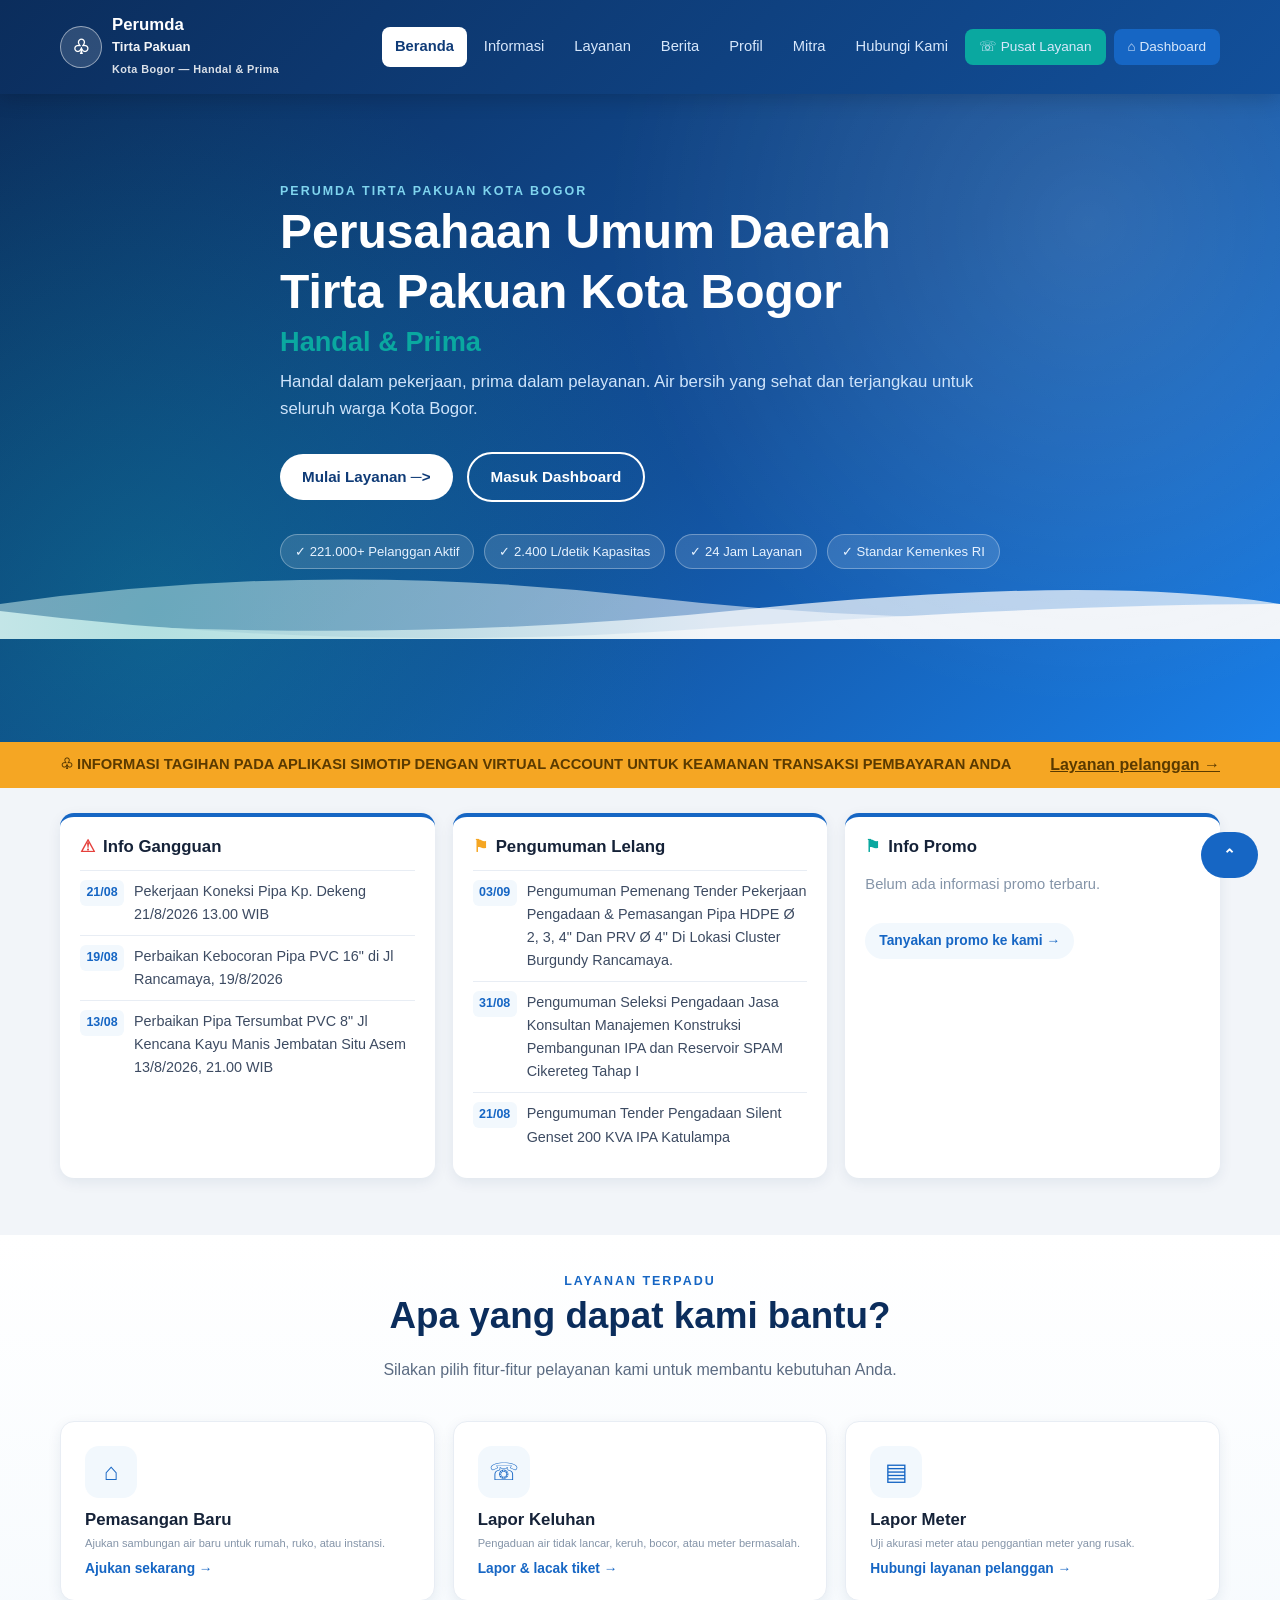
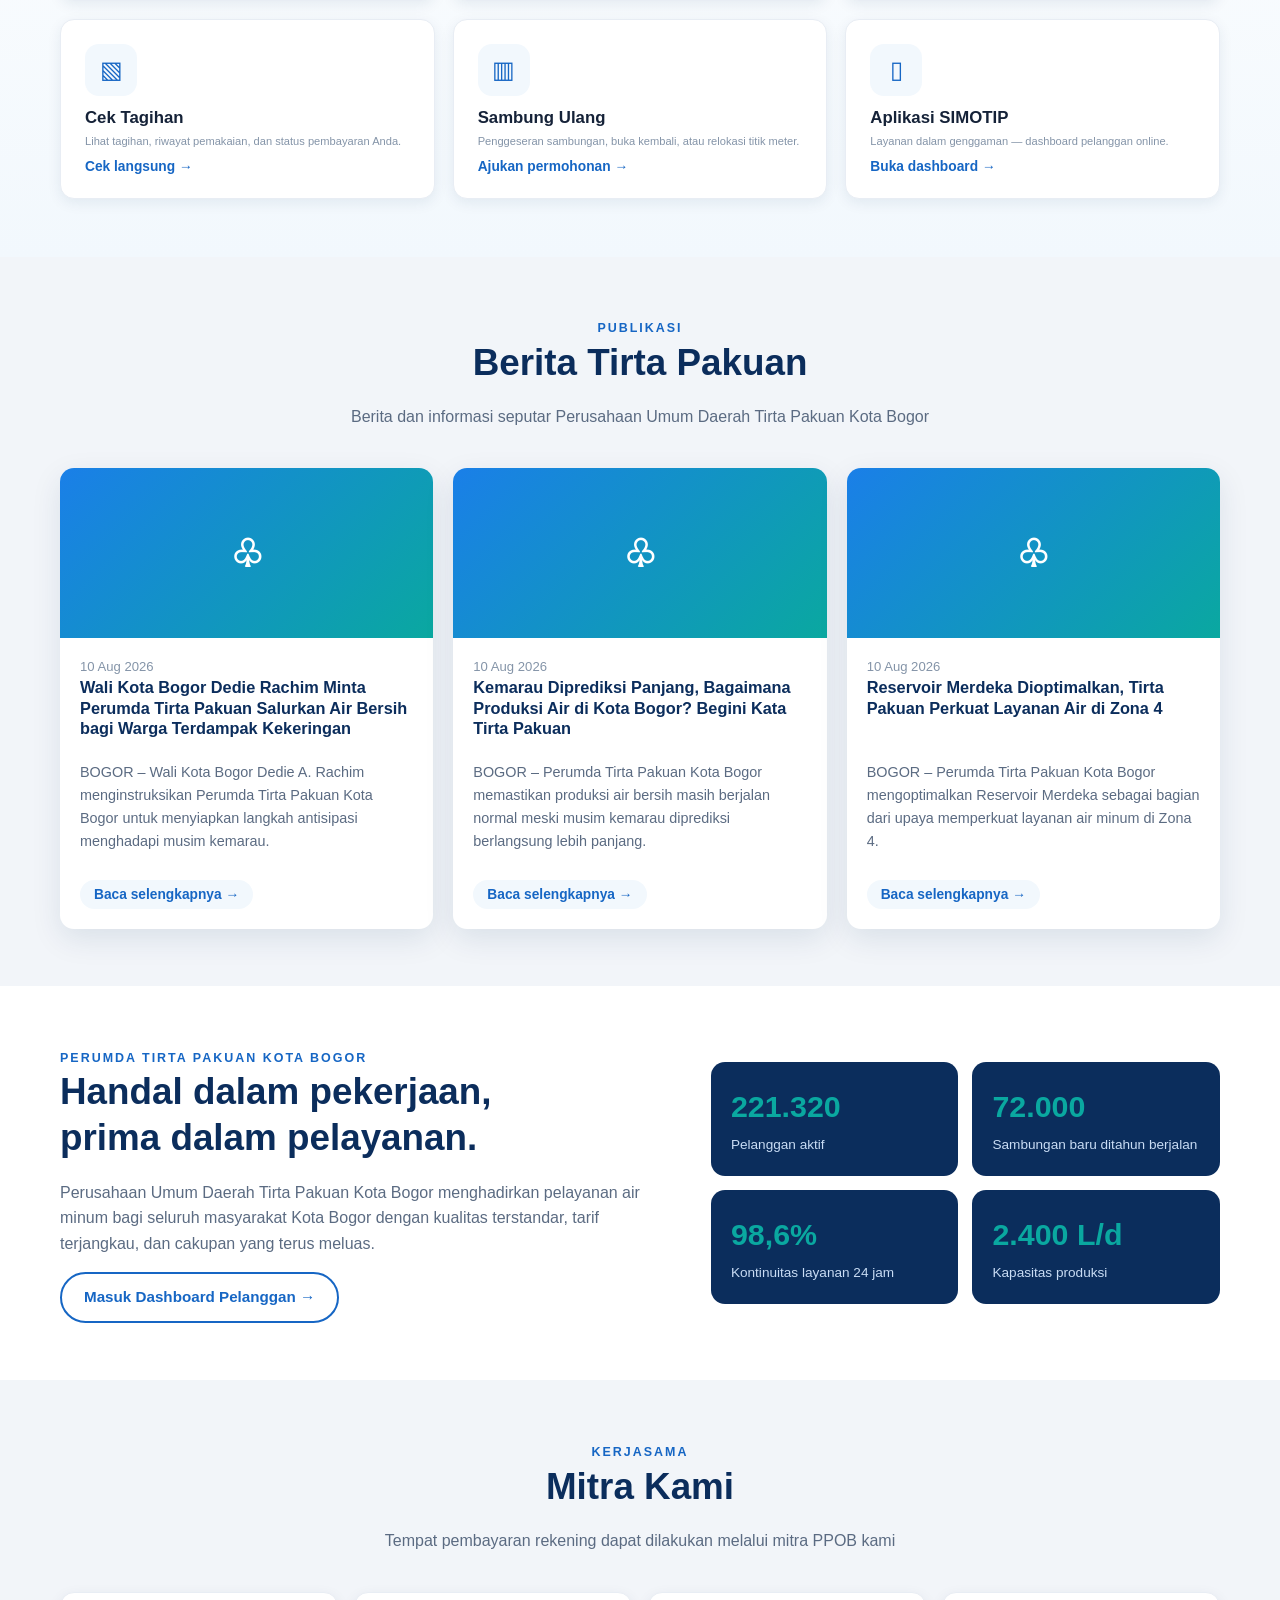
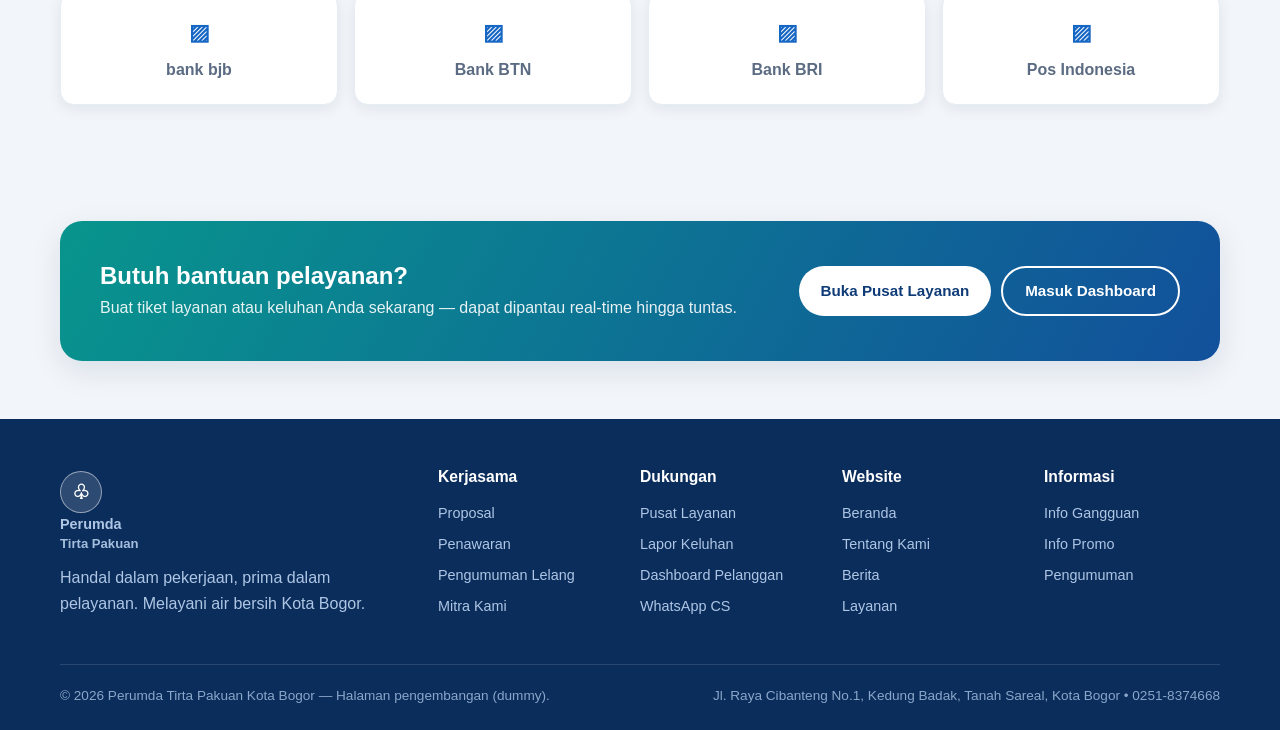
==== index.html @ 899002e3 "update website" ====
<!DOCTYPE html>
<html lang="id">
<head>
<meta charset="UTF-8">
<meta name="viewport" content="width=device-width, initial-scale=1">
<title>Perumda Tirta Pakuan Kota Bogor — Handal & Prima</title>
<link rel="icon" href="data:image/svg+xml,<svg xmlns='http://www.w3.org/2000/svg' viewBox='0 0 100 100'><circle cx='50' cy='50' r='48' fill='%230f3b77'/><text x='50' y='68' font-size='52' text-anchor='middle' fill='%23fff'>♧</text></svg>">
<link rel="stylesheet" href="css/style.css">
</head>
<body>
<header class="site-header" id="top">
  <div class="container nav-bar">
    <a class="brand" href="index.html" aria-label="Tirta Pakuan beranda">
      <span class="brand-logo">♧</span>
      <span>Perumda <b>Tirta Pakuan</b><small>Kota Bogor — Handal & Prima</small></span>
    </a>
    <button class="menu-toggle" aria-label="Buka navigasi" aria-expanded="false">☰</button>
    <nav class="nav-links" aria-label="Navigasi utama" id="mainNav">
      <a href="#beranda" class="active">Beranda</a>
      <a href="#informasi">Informasi</a>
      <a href="#layanan">Layanan</a>
      <a href="#berita">Berita</a>
      <a href="#profil">Profil</a>
      <a href="#mitra">Mitra</a>
      <a href="#kontak">Hubungi Kami</a>
      <div class="nav-actions">
        <a class="btn teal small" href="ticketing.html">☏ Pusat Layanan</a>
        <a class="btn small" href="dashboard.html">⌂ Dashboard</a>
      </div>
    </nav>
  </div>
</header>

<main>
  <section class="hero" id="beranda">
    <div class="container hero-content">
      <span class="eyebrow" style="color:#7fd4ee">PERUMDA TIRTA PAKUAN KOTA BOGOR</span>
      <h1>Perusahaan Umum Daerah<br>Tirta Pakuan Kota Bogor</h1>
      <h2>Handal &amp; Prima</h2>
      <p>Handal dalam pekerjaan, prima dalam pelayanan. Air bersih yang sehat dan terjangkau untuk seluruh warga Kota Bogor.</p>
      <div class="hero-actions">
        <a class="btn white" href="#layanan">Mulai Layanan ─></a>
        <a class="btn ghost" href="dashboard.html" style="border-color:#fff;color:#fff">Masuk Dashboard</a>
      </div>
      <div class="hero-badges">
        <span>✓ 221.000+ Pelanggan Aktif</span>
        <span>✓ 2.400 L/detik Kapasitas</span>
        <span>✓ 24 Jam Layanan</span>
        <span>✓ Standar Kemenkes RI</span>
      </div>
    </div>
    <svg class="wave" viewBox="0 0 1920 140" preserveAspectRatio="none" aria-hidden="true">
      <path fill="#ffffff88" d="M0 70 Q470 -20 960 55 T1920 75 V140 H0Z"></path>
      <path fill="#ffffffb3" d="M0 100 Q580 155 1110 82 T1920 70 V140 H0Z"></path>
      <path fill="#f2f5f9" d="M0 84 Q520 170 1050 120 T1920 70 V140 H0Z"></path>
    </svg>
  </section>

  <div class="ticker">
    <div class="container ticker-inner">
      <p>♧ INFORMASI TAGIHAN PADA APLIKASI SIMOTIP DENGAN VIRTUAL ACCOUNT UNTUK KEAMANAN TRANSAKSI PEMBAYARAN ANDA</p>
      <a href="#layanan">Layanan pelanggan →</a>
    </div>
  </div>

  <section class="information" id="informasi" style="padding-top:1.6rem">
    <div class="container">
      <div class="info-grid">
        <article class="info-card">
          <h3><span class="info-icon" style="color:var(--danger)">⚠</span>Info Gangguan</h3>
          <a class="info-row" href="ticketing.html"><time>21/08</time><span>Pekerjaan Koneksi Pipa Kp. Dekeng<br>21/8/2026 13.00 WIB</span></a>
          <a class="info-row" href="ticketing.html"><time>19/08</time><span>Perbaikan Kebocoran Pipa PVC 16&quot; di Jl Rancamaya, 19/8/2026</span></a>
          <a class="info-row" href="ticketing.html"><time>13/08</time><span>Perbaikan Pipa Tersumbat PVC 8&quot; Jl Kencana Kayu Manis Jembatan Situ Asem 13/8/2026, 21.00 WIB</span></a>
        </article>
        <article class="info-card">
          <h3><span class="info-icon">⚑</span>Pengumuman Lelang</h3>
          <a class="info-row" href="#berita"><time>03/09</time><span>Pengumuman Pemenang Tender Pekerjaan Pengadaan &amp; Pemasangan Pipa HDPE Ø 2, 3, 4&quot; Dan PRV Ø 4&quot; Di Lokasi Cluster Burgundy Rancamaya.</span></a>
          <a class="info-row" href="#berita"><time>31/08</time><span>Pengumuman Seleksi Pengadaan Jasa Konsultan Manajemen Konstruksi Pembangunan IPA dan Reservoir SPAM Cikereteg Tahap I</span></a>
          <a class="info-row" href="#berita"><time>21/08</time><span>Pengumuman Tender Pengadaan Silent Genset 200 KVA IPA Katulampa</span></a>
        </article>
        <article class="info-card promo">
          <h3><span class="info-icon" style="color:var(--teal-500)">⚑</span>Info Promo</h3>
          <p class="empty">Belum ada informasi promo terbaru.</p>
          <a class="read" href="ticketing.html" style="margin-top:12px;display:inline-block">Tanyakan promo ke kami →</a>
        </article>
      </div>
    </div>
  </section>

  <section class="services" id="layanan" style="padding-top:2rem">
    <div class="container">
      <div class="section-heading">
        <span class="eyebrow">LAYANAN TERPADU</span>
        <h2>Apa yang dapat kami bantu?</h2>
        <p>Silakan pilih fitur-fitur pelayanan kami untuk membantu kebutuhan Anda.</p>
      </div>
      <div class="service-grid">
        <button class="service-card" onclick="location.href='ticketing.html?type=jasa&layanan=jasa-pasang'">
          <span class="icon">⌂</span><h3>Pemasangan Baru</h3>
          <small>Ajukan sambungan air baru untuk rumah, ruko, atau instansi.</small>
          <span class="cta">Ajukan sekarang →</span>
        </button>
        <button class="service-card" onclick="location.href='ticketing.html?type=keluhan'">
          <span class="icon">☏</span><h3>Lapor Keluhan</h3>
          <small>Pengaduan air tidak lancar, keruh, bocor, atau meter bermasalah.</small>
          <span class="cta">Lapor &amp; lacak tiket →</span>
        </button>
        <button class="service-card" onclick="location.href='ticketing.html?type=jasa&layanan=jasa-meter'">
          <span class="icon">▤</span><h3>Lapor Meter</h3>
          <small>Uji akurasi meter atau penggantian meter yang rusak.</small>
          <span class="cta">Hubungi layanan pelanggan →</span>
        </button>
        <button class="service-card" onclick="location.href='dashboard.html'">
          <span class="icon">▧</span><h3>Cek Tagihan</h3>
          <small>Lihat tagihan, riwayat pemakaian, dan status pembayaran Anda.</small>
          <span class="cta">Cek langsung →</span>
        </button>
        <button class="service-card" onclick="location.href='ticketing.html?type=jasa&layanan=jasa-sambung'">
          <span class="icon">▥</span><h3>Sambung Ulang</h3>
          <small>Penggeseran sambungan, buka kembali, atau relokasi titik meter.</small>
          <span class="cta">Ajukan permohonan →</span>
        </button>
        <button class="service-card" onclick="location.href='dashboard.html'">
          <span class="icon">▯</span><h3>Aplikasi SIMOTIP</h3>
          <small>Layanan dalam genggaman — dashboard pelanggan online.</small>
          <span class="cta">Buka dashboard →</span>
        </button>
      </div>
    </div>
  </section>

  <section class="information" id="berita">
    <div class="container">
      <div class="section-heading">
        <span class="eyebrow">PUBLIKASI</span>
        <h2>Berita Tirta Pakuan</h2>
        <p>Berita dan informasi seputar Perusahaan Umum Daerah Tirta Pakuan Kota Bogor</p>
      </div>
      <div class="news-grid">
        <article class="news-card">
          <div class="news-img">♧</div>
          <div class="news-body">
            <time>10 Aug 2026</time>
            <h3>Wali Kota Bogor Dedie Rachim Minta Perumda Tirta Pakuan Salurkan Air Bersih bagi Warga Terdampak Kekeringan</h3>
            <p>BOGOR – Wali Kota Bogor Dedie A. Rachim menginstruksikan Perumda Tirta Pakuan Kota Bogor untuk menyiapkan langkah antisipasi menghadapi musim kemarau.</p>
            <button class="read" data-article="0">Baca selengkapnya <span>→</span></button>
          </div>
        </article>
        <article class="news-card">
          <div class="news-img">♧</div>
          <div class="news-body">
            <time>10 Aug 2026</time>
            <h3>Kemarau Diprediksi Panjang, Bagaimana Produksi Air di Kota Bogor? Begini Kata Tirta Pakuan</h3>
            <p>BOGOR – Perumda Tirta Pakuan Kota Bogor memastikan produksi air bersih masih berjalan normal meski musim kemarau diprediksi berlangsung lebih panjang.</p>
            <button class="read" data-article="1">Baca selengkapnya <span>→</span></button>
          </div>
        </article>
        <article class="news-card">
          <div class="news-img">♧</div>
          <div class="news-body">
            <time>10 Aug 2026</time>
            <h3>Reservoir Merdeka Dioptimalkan, Tirta Pakuan Perkuat Layanan Air di Zona 4</h3>
            <p>BOGOR – Perumda Tirta Pakuan Kota Bogor mengoptimalkan Reservoir Merdeka sebagai bagian dari upaya memperkuat layanan air minum di Zona 4.</p>
            <button class="read" data-article="2">Baca selengkapnya <span>→</span></button>
          </div>
        </article>
      </div>
    </div>
  </section>

  <section class="profile" id="profil" style="background:#fff">
    <div class="container profile-grid">
      <div>
        <span class="eyebrow">PERUMDA TIRTA PAKUAN KOTA BOGOR</span>
        <h2 style="font-size:clamp(1.6rem,3vw,2.3rem);color:var(--blue-900)">Handal dalam pekerjaan,<br>prima dalam pelayanan.</h2>
        <p style="color:var(--gray-600)">Perusahaan Umum Daerah Tirta Pakuan Kota Bogor menghadirkan pelayanan air minum bagi seluruh masyarakat Kota Bogor dengan kualitas terstandar, tarif terjangkau, dan cakupan yang terus meluas.</p>
        <a class="btn ghost" href="dashboard.html">Masuk Dashboard Pelanggan →</a>
      </div>
      <div class="profile-cards">
        <div class="profile-card"><div class="num">221.320</div><span>Pelanggan aktif</span></div>
        <div class="profile-card"><div class="num">72.000</div><span>Sambungan baru ditahun berjalan</span></div>
        <div class="profile-card"><div class="num">98,6%</div><span>Kontinuitas layanan 24 jam</span></div>
        <div class="profile-card"><div class="num">2.400 L/d</div><span>Kapasitas produksi</span></div>
      </div>
    </div>
  </section>

  <section class="partners" id="mitra">
    <div class="container">
      <div class="section-heading">
        <span class="eyebrow">KERJASAMA</span>
        <h2>Mitra Kami</h2>
        <p>Tempat pembayaran rekening dapat dilakukan melalui mitra PPOB kami</p>
      </div>
      <div class="partner-grid">
        <div class="partner"><span class="mark">▨</span>bank bjb</div>
        <div class="partner"><span class="mark">▨</span>Bank BTN</div>
        <div class="partner"><span class="mark">▨</span>Bank BRI</div>
        <div class="partner"><span class="mark">▨</span>Pos Indonesia</div>
      </div>
    </div>
  </section>

  <section>
    <div class="container">
      <div class="cta-banner">
        <div>
          <h2>Butuh bantuan pelayanan?</h2>
          <p>Buat tiket layanan atau keluhan Anda sekarang — dapat dipantau real-time hingga tuntas.</p>
        </div>
        <div style="display:flex;gap:10px;flex-wrap:wrap">
          <a class="btn white" href="ticketing.html">Buka Pusat Layanan</a>
          <a class="btn ghost" href="dashboard.html" style="border-color:#fff;color:#fff">Masuk Dashboard</a>
        </div>
      </div>
    </div>
  </section>
</main>

<footer class="site-footer" id="kontak">
  <div class="container">
    <div class="footer-grid">
      <div class="footer-brand">
        <a class="brand" href="#top"><span class="brand-logo">♧</span> <span>Perumda <b>Tirta Pakuan</b></span></a>
        <p style="margin-top:10px">Handal dalam pekerjaan, prima dalam pelayanan. Melayani air bersih Kota Bogor.</p>
      </div>
      <div>
        <h3>Kerjasama</h3>
        <a href="#mitra">Proposal</a>
        <a href="#mitra">Penawaran</a>
        <a href="#berita">Pengumuman Lelang</a>
        <a href="#mitra">Mitra Kami</a>
      </div>
      <div>
        <h3>Dukungan</h3>
        <a href="ticketing.html">Pusat Layanan</a>
        <a href="ticketing.html?type=keluhan">Lapor Keluhan</a>
        <a href="dashboard.html">Dashboard Pelanggan</a>
        <a href="#kontak">WhatsApp CS</a>
      </div>
      <div>
        <h3>Website</h3>
        <a href="#beranda">Beranda</a>
        <a href="#profil">Tentang Kami</a>
        <a href="#berita">Berita</a>
        <a href="#layanan">Layanan</a>
      </div>
      <div>
        <h3>Informasi</h3>
        <a href="#informasi">Info Gangguan</a>
        <a href="#informasi">Info Promo</a>
        <a href="#informasi">Pengumuman</a>
      </div>
    </div>
    <div class="footer-bottom">
      <span>© 2026 Perumda Tirta Pakuan Kota Bogor — Halaman pengembangan (dummy).</span>
      <span>Jl. Raya Cibanteng No.1, Kedung Badak, Tanah Sareal, Kota Bogor • 0251-8374668</span>
    </div>
  </div>
</footer>

<a class="btn back-top" href="#top" aria-label="Kembali ke atas">⌃</a>

<div class="modal-backdrop" id="article-modal">
  <div class="modal modal-xl">
    <div class="modal-head">
      <h3 id="article-title"></h3>
      <button class="modal-close" data-close="article-modal" aria-label="Tutup">×</button>
    </div>
    <div class="news-img" style="height:120px"></div>
    <div class="mt-2"><time class="muted small" id="article-date"></time></div>
    <p id="article-text" style="color:var(--gray-600);margin-top:8px"></p>
    <p class="small muted">Ringkasan berdasarkan referensi yang diberikan — versi pengembangan dummy.</p>
  </div>
</div>

<script src="js/main.js"></script>
<script>
  const ARTICLES = [
    {
      title: "Wali Kota Bogor Minta Tirta Pakuan Salurkan Air Bersih bagi Warga Terdampak Kekeringan",
      date: "10 Aug 2026",
      text: "BOGOR – Wali Kota Bogor Dedie A. Rachim menginstruksikan Perumda Tirta Pakuan Kota Bogor untuk menyiapkan langkah antisipasi menghadapi musim kemarau yang diprediksi berlangsung panjang. Perumda menyiapkan armada mobil tangki siaga untuk wilayah yang dilaporkan mengalami kekeringan, berkoordinasi dengan kecamatan dan kelurahan setempat."
    },
    {
      title: "Kemarau Diprediksi Panjang, Bagaimana Produksi Air di Kota Bogor?",
      date: "10 Aug 2026",
      text: "BOGOR – Perumda Tirta Pakuan Kota Bogor memastikan produksi air bersih masih berjalan normal meski musim kemarau diprediksi lebih panjang. Seluruh instalasi pengolahan air (IPA) beroperasi sesuai kapasitas dan pihaknya mengimbau pelanggan untuk bijak menggunakan air."
    },
    {
      title: "Reservoir Merdeka Dioptimalkan, Tirta Pakuan Perkuat Layanan Air di Zona 4",
      date: "10 Aug 2026",
      text: "BOGOR – Perumda Tirta Pakuan Kota Bogor mengoptimalkan Reservoir Merdeka sebagai bagian dari upaya memperkuat layanan air minum di Zona 4. Optimalisasi bertujuan meningkatkan tekanan dan kontinuitas pasokan bagi pelanggan di kawasan tersebut."
    }
  ];

  document.querySelectorAll('.menu-toggle').forEach(btn => btn.addEventListener('click', () => document.getElementById('mainNav').classList.toggle('open')));

  document.querySelectorAll('.nav-links a').forEach(a => a.addEventListener('click', () => {
    document.querySelectorAll('.nav-links a').forEach(x => x.classList.remove('active'));
    a.classList.add('active');
    document.getElementById('mainNav').classList.remove('open');
  }));

  function openArticle(i) {
    const a = ARTICLES[i];
    document.getElementById('article-title').textContent = a.title;
    document.getElementById('article-date').textContent = a.date;
    document.getElementById('article-text').textContent = a.text;
    document.getElementById('article-modal').classList.add('open');
  }
  document.querySelectorAll('.read[data-article]').forEach(b => b.addEventListener('click', () => openArticle(Number(b.dataset.article))));
  document.querySelectorAll('[data-close]').forEach(b => b.addEventListener('click', () => document.getElementById(b.dataset.close).classList.remove('open')));
</script>
</body>
</html>
---- css/style.css ----
:root {
  --blue-900: #0b2d5c;
  --blue-800: #0f3b77;
  --blue-700: #12509b;
  --blue-600: #1666c4;
  --blue-500: #1a7fe8;
  --blue-100: #e1effa;
  --blue-50: #f2f8fd;
  --teal-500: #0aa8a0;
  --teal-600: #08958d;
  --amber: #f5a623;
  --amber-bg: #fff7e6;
  --danger: #e5403c;
  --danger-bg: #fdeeec;
  --green: #2e9d5b;
  --green-bg: #eaf8f0;
  --gray-900: #152238;
  --gray-700: #3d4b62;
  --gray-600: #5b6b82;
  --gray-500: #8494a8;
  --gray-300: #d9e0ea;
  --gray-200: #e8edf4;
  --gray-100: #f2f5f9;
  --white: #ffffff;
  --radius: 14px;
  --radius-sm: 9px;
  --shadow: 0 10px 30px rgba(11, 45, 92, 0.10);
  --shadow-sm: 0 4px 14px rgba(11, 45, 92, 0.08);
}

* { box-sizing: border-box; }

html { scroll-behavior: smooth; }

body {
  margin: 0;
  font-family: "Segoe UI", -apple-system, BlinkMacSystemFont, Roboto, Helvetica, Arial, sans-serif;
  color: var(--gray-900);
  background: var(--gray-100);
  line-height: 1.6;
}

a { color: var(--blue-600); text-decoration: none; }
a:hover { text-decoration: none; }

img { max-width: 100%; }

.container { width: min(1160px, 92%); margin: 0 auto; }

h1, h2, h3, h4 { line-height: 1.25; margin: 0 0 0.5em; }

button { font-family: inherit; }

/* ---------- Buttons ---------- */
.btn {
  display: inline-flex;
  align-items: center;
  justify-content: center;
  gap: 8px;
  padding: 11px 22px;
  border-radius: 999px;
  border: none;
  cursor: pointer;
  font-weight: 600;
  font-size: 0.95rem;
  transition: 0.2s;
  background: var(--blue-600);
  color: #fff;
  text-decoration: none;
}
.btn:hover { background: var(--blue-700); color: #fff; transform: translateY(-1px); }
.btn.ghost { background: transparent; color: var(--blue-600); border: 2px solid var(--blue-600); }
.btn.ghost:hover { background: var(--blue-50); }
.btn.white { background: #fff; color: var(--blue-800); }
.btn.white:hover { background: var(--blue-100); }
.btn.teal { background: var(--teal-500); }
.btn.teal:hover { background: var(--teal-600); }
.btn.danger { background: var(--danger); }
.btn.danger:hover { background: #c83430; }
.btn.small { padding: 7px 14px; font-size: 0.85rem; }
.btn.block { width: 100%; }
.btn[disabled] { opacity: 0.5; cursor: not-allowed; transform: none; }

.eyebrow {
  text-transform: uppercase;
  letter-spacing: 2px;
  font-size: 0.78rem;
  font-weight: 700;
  color: var(--blue-600);
}

.section-heading { text-align: center; max-width: 680px; margin: 0 auto 2.4rem; }
.section-heading h2 { font-size: clamp(1.7rem, 3vw, 2.3rem); color: var(--blue-900); }
.section-heading p { color: var(--gray-600); margin: 0; }

section { padding: 3.6rem 0; }

/* ---------- Header ---------- */
.site-header {
  background: linear-gradient(135deg, var(--blue-900), var(--blue-700));
  position: sticky;
  top: 0;
  z-index: 50;
  box-shadow: 0 4px 20px rgba(0,0,0,0.18);
}
.nav-bar {
  display: flex;
  align-items: center;
  justify-content: space-between;
  gap: 18px;
  padding: 12px 0;
}
.brand { display: flex; align-items: center; gap: 10px; color: #fff; font-weight: 800; font-size: 1.05rem; }
.brand-logo {
  width: 42px; height: 42px;
  display: grid; place-items: center;
  background: rgba(255,255,255,0.14);
  border: 1.5px solid rgba(255,255,255,0.5);
  border-radius: 50%;
  color: #fff; font-weight: 800; font-size: 1.25rem;
}
.brand b { font-size: 0.82rem; font-weight: 600; display: block; line-height: 1.2; opacity: 0.95; }
.brand small { font-size: 0.68rem; opacity: 0.85; letter-spacing: 0.4px; }
.nav-links { display: flex; gap: 4px; align-items: center; flex-wrap: wrap; }
.nav-links a {
  color: #d7e7fb;
  padding: 8px 13px;
  border-radius: 8px;
  font-size: 0.92rem;
  font-weight: 500;
}
.nav-links a:hover { background: rgba(255,255,255,0.12); color: #fff; }
.nav-links a.active { background: #fff; color: var(--blue-800); font-weight: 700; }
.nav-actions { display: flex; gap: 8px; }
.menu-toggle {
  border: none;
  background: rgba(255,255,255,0.14);
  color: #fff;
  font-size: 1.5rem;
  display: none;
  border-radius: 8px;
  padding: 2px 12px;
  cursor: pointer;
}

/* ---------- Hero ---------- */
.hero {
  background: linear-gradient(140deg, var(--blue-900), var(--blue-700) 55%, var(--blue-500));
  color: #fff;
  padding: 5.2rem 0 6.5rem;
  position: relative;
  overflow: hidden;
}
.hero::after {
  content: "";
  position: absolute;
  inset: 0;
  background:
    radial-gradient(circle at 85% 20%, rgba(255,255,255,0.12), transparent 40%),
    radial-gradient(circle at 12% 80%, rgba(10,168,160,0.28), transparent 45%);
  pointer-events: none;
}
.hero-content { position: relative; z-index: 2; max-width: 720px; }
.hero h1 { font-size: clamp(1.9rem, 4.4vw, 3rem); margin-bottom: 0.2rem; }
.hero h2 { color: var(--teal-500); font-size: clamp(1.2rem, 2.4vw, 1.7rem); margin-bottom: 0.6rem; }
.hero p { color: #cfe4fb; font-size: 1.05rem; margin: 0 0 1.8rem; }
.hero-actions { display: flex; gap: 14px; flex-wrap: wrap; align-items: center; }
.hero-badges { display: flex; gap: 10px; flex-wrap: wrap; margin-top: 2rem; }
.hero-badges span {
  background: rgba(255,255,255,0.12);
  border: 1px solid rgba(255,255,255,0.3);
  padding: 6px 14px;
  border-radius: 999px;
  font-size: 0.82rem;
  color: #e6f2ff;
}
.wave { display: block; width: 100%; height: 70px; margin-bottom: -1px; }

/* ---------- Ticker ---------- */
.ticker { background: var(--amber); color: #5a3a00; display: flex; align-items: center; }
.ticker-inner {
  display: flex; align-items: center; justify-content: space-between; gap: 18px;
  padding: 10px 0; flex-wrap: wrap;
}
.ticker-inner p { margin: 0; font-weight: 600; font-size: 0.92rem; }
.ticker-inner a { color: #5a3a00; font-weight: 800; text-decoration: underline; white-space: nowrap; }

/* ---------- Cards / sections ---------- */
.info-grid { display: grid; grid-template-columns: repeat(3, 1fr); gap: 18px; }
.info-card {
  background: #fff; border-radius: var(--radius); padding: 20px; box-shadow: var(--shadow-sm);
  border-top: 4px solid var(--blue-600);
}
.info-card h3 { display: flex; align-items: center; gap: 8px; font-size: 1.05rem; margin-bottom: 12px; }
.info-icon { color: var(--amber); }
.info-card.promo h3 { border-top-color: transparent; }
.info-row {
  display: flex; gap: 10px; align-items: flex-start; padding: 9px 0;
  border-top: 1px solid var(--gray-200); color: var(--gray-700); font-size: 0.9rem;
}
.info-row time {
  flex: 0 0 44px; background: var(--blue-50); color: var(--blue-600);
  font-weight: 700; font-size: 0.78rem; border-radius: 6px; padding: 3px 6px; text-align: center;
}
.info-row:hover { color: var(--blue-700); }
.empty { color: var(--gray-500); font-size: 0.92rem; }

.news-grid { display: grid; grid-template-columns: repeat(3, 1fr); gap: 20px; }
.news-card {
  background: #fff; border-radius: var(--radius); overflow: hidden; box-shadow: var(--shadow);
  display: flex; flex-direction: column;
}
.news-img { height: 170px; background: linear-gradient(135deg, var(--blue-500), var(--teal-500)); display: grid; place-items: center; color: #fff; font-size: 2.4rem; font-weight: 800; }
.news-body { padding: 18px 20px 20px; display: flex; flex-direction: column; flex: 1; }
.news-body time { color: var(--gray-500); font-size: 0.82rem; }
.news-body h3 { font-size: 1.02rem; color: var(--blue-900); flex: 1; }
.news-body p { font-size: 0.9rem; color: var(--gray-600); flex: 1; }
.read {
  align-self: flex-start; margin-top: 12px; border: none; background: var(--blue-50);
  color: var(--blue-600); font-weight: 700; padding: 7px 14px; border-radius: 999px;
  cursor: pointer; font-size: 0.86rem;
}
.read:hover { background: var(--blue-600); color: #fff; }

/* ---------- Services ---------- */
.services { background: linear-gradient(180deg, var(--white), var(--blue-50)); }
.service-grid { display: grid; grid-template-columns: repeat(3, 1fr); gap: 18px; }
.service-card {
  background: #fff; border-radius: var(--radius); padding: 24px; box-shadow: var(--shadow-sm);
  display: flex; flex-direction: column; gap: 6px; transition: 0.2s;
  border: 1px solid var(--gray-200); text-align: left;
  color: var(--gray-900); cursor: pointer; font-family: inherit;
}
.service-card:hover { transform: translateY(-4px); box-shadow: var(--shadow); border-color: var(--blue-600); color: var(--gray-900); }
.service-card .icon {
  width: 52px; height: 52px; border-radius: 14px; display: grid; place-items: center;
  background: var(--blue-50); color: var(--blue-600); font-size: 1.5rem; margin-bottom: 6px;
}
.service-card h3 { font-size: 1.05rem; margin: 0; }
.service-card small { color: var(--gray-500); }
.service-card .cta { color: var(--blue-600); font-weight: 700; font-size: 0.86rem; margin-top: 6px; }

.profile-grid { display: grid; grid-template-columns: 1.2fr 1fr; gap: 40px; align-items: center; }
.profile-cards { display: grid; grid-template-columns: repeat(2, 1fr); gap: 14px; }
.profile-card { background: var(--blue-900); color: #fff; border-radius: var(--radius); padding: 20px; }
.profile-card .num { font-size: 1.9rem; font-weight: 800; color: var(--teal-500); }
.profile-card span { font-size: 0.85rem; color: #c9dcf4; }

.partner-grid { display: grid; grid-template-columns: repeat(4, 1fr); gap: 16px; }
.partner {
  background: #fff; border: 1px solid var(--gray-200); border-radius: var(--radius);
  padding: 22px; text-align: center; font-weight: 700; color: var(--gray-600); box-shadow: var(--shadow-sm);
}
.partner .mark { font-size: 1.4rem; display: block; margin-bottom: 6px; color: var(--blue-600); }

/* ---------- CTA banner ---------- */
.cta-banner {
  background: linear-gradient(120deg, var(--teal-600), var(--blue-700));
  border-radius: 22px; padding: 40px; color: #fff;
  display: flex; align-items: center; justify-content: space-between; gap: 24px; flex-wrap: wrap;
  box-shadow: var(--shadow);
}
.cta-banner h2 { margin-bottom: 0.3rem; }
.cta-banner p { margin: 0; opacity: 0.9; }

/* ---------- Footer ---------- */
.site-footer { background: var(--blue-900); color: #aec6e4; padding: 3rem 0 1.5rem; }
.footer-grid { display: grid; grid-template-columns: 2fr 1fr 1fr 1fr 1fr; gap: 26px; }
.footer-grid h3 { color: #fff; font-size: 0.98rem; margin-bottom: 12px; }
.footer-grid a { display: block; color: #aec6e4; padding: 4px 0; font-size: 0.9rem; }
.footer-grid a:hover { color: #fff; }
.footer-bottom {
  border-top: 1px solid rgba(255,255,255,0.12); margin-top: 2rem; padding-top: 1.2rem;
  font-size: 0.85rem; color: #8aa7c9; display: flex; justify-content: space-between; gap: 12px; flex-wrap: wrap;
}
.back-top { position: fixed; right: 22px; bottom: 22px; z-index: 40; }

/* ---------- Badges & chips ---------- */
.chip {
  display: inline-block; padding: 4px 12px; border-radius: 999px; font-size: 0.76rem;
  font-weight: 700; white-space: nowrap;
}
.chip.blue { background: var(--blue-100); color: var(--blue-700); }
.chip.teal { background: var(--green-bg); color: var(--green); }
.chip.amber { background: var(--amber-bg); color: #9a6500; }
.chip.danger { background: var(--danger-bg); color: var(--danger); }
.chip.gray { background: var(--gray-200); color: var(--gray-600); }

/* ---------- Forms ---------- */
.field { margin-bottom: 16px; }
.field label { display: block; font-weight: 600; font-size: 0.88rem; margin-bottom: 6px; color: var(--gray-700); }
.field small { color: var(--gray-500); }
.input, .select, .textarea {
  width: 100%; padding: 11px 14px; border: 1.5px solid var(--gray-300); border-radius: var(--radius-sm);
  font-size: 0.95rem; background: #fff; color: var(--gray-900); font-family: inherit;
}
.input:focus, .select:focus, .textarea:focus { outline: none; border-color: var(--blue-500); box-shadow: 0 0 0 3px var(--blue-100); }
.textarea { resize: vertical; min-height: 110px; }
.form-grid-2 { display: grid; grid-template-columns: 1fr 1fr; gap: 0 16px; }

/* ---------- Cards generic ---------- */
.card {
  background: #fff; border-radius: var(--radius); box-shadow: var(--shadow-sm);
  border: 1px solid var(--gray-200); padding: 20px;
}
.card h3, .card h2 { color: var(--blue-900); }
.card-header { display: flex; align-items: center; justify-content: space-between; gap: 10px; margin-bottom: 14px; }
.card-header h3 { margin: 0; font-size: 1.05rem; }
.card-header .sub { font-size: 0.82rem; color: var(--gray-500); }

.muted { color: var(--gray-500); }
.small { font-size: 0.85rem; }
.text-center { text-align: center; }
.mt-2 { margin-top: 1.2rem; }

/* ---------- Modal ---------- */
.modal-backdrop {
  position: fixed; inset: 0; background: rgba(11, 30, 60, 0.5); backdrop-filter: blur(2px);
  display: none; align-items: center; justify-content: center; z-index: 100; padding: 18px;
}
.modal-backdrop.open { display: flex; }
.modal {
  background: #fff; border-radius: 18px; padding: 26px; width: min(560px, 100%);
  max-height: 90vh; overflow: auto; box-shadow: 0 24px 60px rgba(0,0,0,0.3);
}
.modal-xl { width: min(860px, 100%); }
.modal-head { display: flex; justify-content: space-between; align-items: center; margin-bottom: 8px; }
.modal-head h3 { margin: 0; color: var(--blue-900); }
.modal-close { border: none; background: var(--gray-100); width: 34px; height: 34px; border-radius: 50%; font-size: 1.1rem; cursor: pointer; color: var(--gray-600); }
.modal-close:hover { background: var(--gray-200); }

/* ---------- Toast ---------- */
#toast-wrap { position: fixed; top: 18px; right: 18px; z-index: 200; display: flex; flex-direction: column; gap: 8px; }
.toast {
  background: var(--blue-900); color: #fff; padding: 12px 18px; border-radius: 12px;
  box-shadow: var(--shadow); animation: slideIn 0.3s; font-size: 0.9rem; max-width: 340px;
}
.toast.success { background: var(--green); }
.toast.error { background: var(--danger); }
@keyframes slideIn { from { transform: translateX(20px); opacity: 0; } to { transform: none; opacity: 1; } }

/* ---------- Auth / SSO ---------- */
.auth-page { min-height: 100vh; display: grid; place-items: center; background: linear-gradient(140deg, var(--blue-900), var(--blue-700)); padding: 24px; }
.auth-card { width: min(420px, 100%); background: #fff; border-radius: 20px; padding: 30px; box-shadow: 0 30px 80px rgba(0,0,0,0.35); }
.auth-brand { text-align: center; margin-bottom: 6px; }
.auth-card h1 { font-size: 1.4rem; text-align: center; color: var(--blue-900); }
.sso-btn {
  width: 100%; display: flex; align-items: center; justify-content: center; gap: 10px;
  padding: 12px; border-radius: var(--radius-sm); border: 1.5px solid var(--gray-300);
  background: #fff; cursor: pointer; font-weight: 600; font-size: 0.95rem; color: var(--gray-900);
  margin-top: 10px; transition: 0.15s;
}
.sso-btn:hover { border-color: var(--blue-500); background: var(--blue-50); }
.sso-btn .logo { width: 26px; height: 26px; border-radius: 6px; display: grid; place-items: center; color: #fff; font-size: 0.8rem; font-weight: 800; }
.role-picker { display: grid; grid-template-columns: repeat(3, 1fr); gap: 8px; margin: 14px 0 4px; }
.role-opt {
  border: 1.5px solid var(--gray-300); border-radius: var(--radius-sm); padding: 10px 6px;
  text-align: center; cursor: pointer; background: #fff; font-size: 0.8rem; transition: 0.15s;
}
.role-opt .ico { font-size: 1.3rem; display: block; margin-bottom: 3px; }
.role-opt.active { border-color: var(--blue-600); background: var(--blue-50); color: var(--blue-800); font-weight: 700; }
.divider { display: flex; align-items: center; gap: 12px; color: var(--gray-500); font-size: 0.82rem; margin: 18px 0; }
.divider::before, .divider::after { content: ""; flex: 1; height: 1px; background: var(--gray-200); }
.auth-note { text-align: center; font-size: 0.8rem; color: var(--gray-500); margin-top: 14px; }

/* ---------- Dashboard layout ---------- */
.dash-shell { min-height: 100vh; background: var(--gray-100); }
.dash-top {
  background: linear-gradient(90deg, var(--blue-900), var(--blue-700));
  color: #fff; position: sticky; top: 0; z-index: 60; box-shadow: 0 4px 20px rgba(0,0,0,0.18);
}
.dash-top-inner { display: flex; align-items: center; justify-content: space-between; gap: 14px; padding: 12px 0; flex-wrap: wrap; }
.dash-user { display: flex; align-items: center; gap: 10px; }
.avatar {
  width: 38px; height: 38px; border-radius: 50%; display: grid; place-items: center;
  background: var(--teal-500); color: #fff; font-weight: 800;
}
.dash-user .name { font-weight: 700; font-size: 0.95rem; line-height: 1.1; }
.dash-user .role { font-size: 0.75rem; opacity: 0.85; }
.dash-layout { display: grid; grid-template-columns: 250px 1fr; gap: 22px; padding: 24px 0 40px; align-items: start; }
.dash-side { position: sticky; top: 80px; }
.dash-side .nav-panel {
  background: #fff; border-radius: var(--radius); box-shadow: var(--shadow-sm);
  border: 1px solid var(--gray-200); overflow: hidden;
}
.nav-panel button {
  display: flex; align-items: center; gap: 10px; width: 100%; border: none; background: transparent;
  padding: 13px 18px; text-align: left; font-size: 0.92rem; font-weight: 600; color: var(--gray-700);
  cursor: pointer; border-bottom: 1px solid var(--gray-100); font-family: inherit;
}
.nav-panel button:last-child { border-bottom: none; }
.nav-panel button .ico { width: 22px; text-align: center; }
.nav-panel button:hover { background: var(--blue-50); color: var(--blue-700); }
.nav-panel button.active { background: var(--blue-600); color: #fff; }
.dash-main { min-width: 0; }
.dash-section { display: none; }
.dash-section.active { display: block; animation: fadeUp 0.3s; }
@keyframes fadeUp { from { opacity: 0; transform: translateY(8px); } to { opacity: 1; transform: none; } }

/* ---------- Stat cards ---------- */
.stat-grid { display: grid; grid-template-columns: repeat(4, 1fr); gap: 16px; }
.stat-card {
  background: #fff; border-radius: var(--radius); padding: 18px; box-shadow: var(--shadow-sm);
  border: 1px solid var(--gray-200); border-top: 4px solid var(--blue-500);
}
.stat-card .label { font-size: 0.8rem; color: var(--gray-500); font-weight: 600; text-transform: uppercase; letter-spacing: 0.4px; }
.stat-card .value { font-size: 1.8rem; font-weight: 800; color: var(--blue-900); line-height: 1.2; }
.stat-card .delta { font-size: 0.8rem; font-weight: 700; }
.stat-card .delta.up { color: var(--green); }
.stat-card .delta.down { color: var(--danger); }
.stat-card.teal { border-top-color: var(--teal-500); }
.stat-card.amber { border-top-color: var(--amber); }
.stat-card.green { border-top-color: var(--green); }

/* ---------- Mini charts ---------- */
.chart-bars { display: flex; align-items: flex-end; gap: 6px; height: 120px; margin-top: 12px; }
.chart-bars .bar {
  flex: 1; background: linear-gradient(180deg, var(--blue-500), var(--blue-700));
  border-radius: 6px 6px 2px 2px; position: relative; min-height: 4px;
  display: flex; align-items: flex-end; justify-content: center;
}
.chart-bars .bar:hover { filter: brightness(1.1); }
.chart-bars .bar em { position: absolute; bottom: -20px; font-style: normal; font-size: 0.68rem; color: var(--gray-500); text-align: center; width: 100%; }
.chart-bars .bar i { position: absolute; top: -22px; font-style: normal; font-size: 0.68rem; color: var(--blue-700); font-weight: 700; display: none; }
.chart-bars .bar:hover i { display: block; }
.chart-bars .bar.high { background: linear-gradient(180deg, var(--teal-500), var(--blue-700)); }
.chart-bars .bar.ok { background: linear-gradient(180deg, var(--green), var(--blue-600)); }
.chart-bars .bar.low { background: linear-gradient(180deg, var(--amber), #d98f00); }

.progress { height: 10px; border-radius: 999px; background: var(--gray-200); overflow: hidden; margin-top: 8px; }
.progress > div { height: 100%; border-radius: 999px; background: linear-gradient(90deg, var(--blue-500), var(--teal-500)); }

/* ---------- Tables ---------- */
.table-wrap { overflow-x: auto; }
table.table { width: 100%; border-collapse: collapse; font-size: 0.9rem; }
.table th, .table td { padding: 11px 12px; text-align: left; border-bottom: 1px solid var(--gray-200); }
.table th { background: var(--blue-50); color: var(--blue-900); font-size: 0.78rem; text-transform: uppercase; letter-spacing: 0.5px; white-space: nowrap; }
.table tr:hover td { background: var(--gray-100); }
.table .right { text-align: right; }

/* ---------- Timeline (tickets) ---------- */
.timeline { list-style: none; padding: 0; margin: 0; }
.timeline li { display: flex; gap: 12px; padding: 0 0 18px; position: relative; }
.timeline li::before { content: ""; position: absolute; left: 10px; top: 26px; bottom: 0; width: 2px; background: var(--gray-200); }
.timeline li:last-child::before { display: none; }
.timeline .dot { flex: 0 0 20px; width: 20px; height: 20px; border-radius: 50%; background: var(--blue-100); border: 2px solid var(--blue-600); margin-top: 2px; z-index: 1; }
.timeline li.done .dot { background: var(--green); border-color: var(--green); }
.timeline li.active .dot { background: var(--amber); border-color: #d98f00; box-shadow: 0 0 0 4px var(--amber-bg); }
.timeline .tl-body { flex: 1; }
.timeline .tl-body time { font-size: 0.76rem; color: var(--gray-500); }
.timeline .tl-body p { margin: 2px 0 0; font-size: 0.9rem; color: var(--gray-700); font-weight: 600; }

/* ---------- Stepper (new ticket) ---------- */
.stepper { display: flex; gap: 8px; margin-bottom: 22px; }
.step { flex: 1; text-align: center; padding: 10px; border-radius: var(--radius-sm); background: var(--gray-200); color: var(--gray-500); font-weight: 700; font-size: 0.85rem; }
.step .n { display: inline-flex; width: 22px; height: 22px; border-radius: 50%; background: #fff; align-items: center; justify-content: center; margin-right: 6px; }
.step.active { background: var(--blue-600); color: #fff; }
.step.done { background: var(--teal-600); color: #fff; }
.stepper b { display: block; font-size: 0.82rem; font-weight: 600; }

/* ---------- Segmented control ---------- */
.seg { display: inline-flex; background: var(--gray-200); border-radius: 999px; padding: 4px; gap: 4px; }
.seg button { border: none; background: transparent; padding: 8px 18px; border-radius: 999px; font-weight: 700; cursor: pointer; color: var(--gray-600); font-size: 0.88rem; }
.seg button.active { background: #fff; color: var(--blue-700); box-shadow: var(--shadow-sm); }

/* ---------- Ticket list ---------- */
.pill {
  display: inline-flex; align-items: center; gap: 6px; background: var(--blue-50); color: var(--blue-700);
  border-radius: 999px; padding: 5px 14px; font-weight: 700; font-size: 0.8rem;
}
.pill.teal { background: var(--green-bg); color: var(--green); }
.pill.amber { background: var(--amber-bg); color: #9a6500; }
.pill.danger { background: var(--danger-bg); color: var(--danger); }
.pill.gray { background: var(--gray-200); color: var(--gray-600); }

.ticket-row {
  display: flex; align-items: center; justify-content: space-between; gap: 14px;
  border: 1px solid var(--gray-200); border-radius: var(--radius); padding: 14px 16px;
  background: #fff; margin-bottom: 12px; cursor: pointer; transition: 0.15s; flex-wrap: wrap;
}
.ticket-row:hover { border-color: var(--blue-500); box-shadow: var(--shadow-sm); }
.ticket-row .t-info { display: flex; gap: 14px; align-items: flex-start; flex: 1; min-width: 220px; }
.ticket-row .t-symbol { width: 40px; height: 40px; border-radius: 12px; display: grid; place-items: center; background: var(--blue-50); color: var(--blue-600); font-size: 1.2rem; flex: 0 0 40px; }
.ticket-row .t-title { font-weight: 700; color: var(--gray-900); }
.ticket-row .t-meta { font-size: 0.8rem; color: var(--gray-500); margin-top: 3px; }

/* ---------- Payment rows ---------- */
.pay-row {
  display: flex; justify-content: space-between; align-items: center; padding: 13px 15px;
  border: 1px solid var(--gray-200); border-radius: var(--radius-sm); margin-bottom: 10px; background: #fff; flex-wrap: wrap; gap: 8px;
}
.pay-row .amount { font-weight: 800; color: var(--blue-900); }

/* ---------- Notifications ---------- */
.notif { display: flex; gap: 12px; padding: 12px 0; border-bottom: 1px solid var(--gray-100); }
.notif .ico { width: 36px; height: 36px; border-radius: 10px; display: grid; place-items: center; flex: 0 0 36px; background: var(--blue-50); color: var(--blue-600); }
.notif.unread { background: var(--blue-50); border-radius: 10px; padding: 12px; }
.notif p { margin: 0; font-size: 0.88rem; }
.notif time { font-size: 0.76rem; color: var(--gray-400); }

.dash-grid-2 { display: grid; grid-template-columns: 1.4fr 1fr; gap: 18px; }
.dash-grid-2-eq { display: grid; grid-template-columns: 1fr 1fr; gap: 18px; }

/* ---------- Alerts & utility ---------- */
.alert { border-radius: var(--radius-sm); padding: 12px 14px; font-size: 0.9rem; margin-bottom: 14px; }
.alert--info { background: var(--blue-50); color: var(--blue-800); border: 1px solid var(--blue-100); }
.hidden { display: none !important; }
.step-pane { animation: fadeUp 0.2s; }

/* ---------- Feedback / rate ---------- */
.rate-stars { display: flex; gap: 6px; justify-content: center; }
.rate-stars button { font-size: 1.7rem; background: none; border: none; cursor: pointer; color: var(--gray-300); transition: 0.15s; }
.rate-stars button.on { color: var(--amber); }
.rate-stars button:hover { transform: scale(1.15); }

/* ---------- Responsive ---------- */
@media (max-width: 920px) {
  .service-grid, .news-grid, .stat-grid { grid-template-columns: repeat(2, 1fr); }
  .info-grid { grid-template-columns: 1fr; }
  .footer-grid { grid-template-columns: 1fr 1fr; }
  .dash-layout { grid-template-columns: 1fr; }
  .dash-side { position: static; }
  .dash-side .nav-panel { display: flex; flex-wrap: wrap; }
  .nav-panel button { flex: 1; min-width: 140px; }
  .profile-grid { grid-template-columns: 1fr; }
  .partner-grid { grid-template-columns: repeat(2, 1fr); }
  .dash-grid-2, .dash-grid-2-eq { grid-template-columns: 1fr; }
}
@media (max-width: 640px) {
  .menu-toggle { display: block; }
  .nav-links { display: none; width: 100%; flex-direction: column; }
  .nav-links.open { display: flex; }
  .service-grid, .news-grid, .stat-grid { grid-template-columns: 1fr; }
  .form-grid-2 { grid-template-columns: 1fr; }
  .profile-cards { grid-template-columns: 1fr; }
  .footer-grid { grid-template-columns: 1fr; }
  .role-picker { grid-template-columns: 1fr; }
}
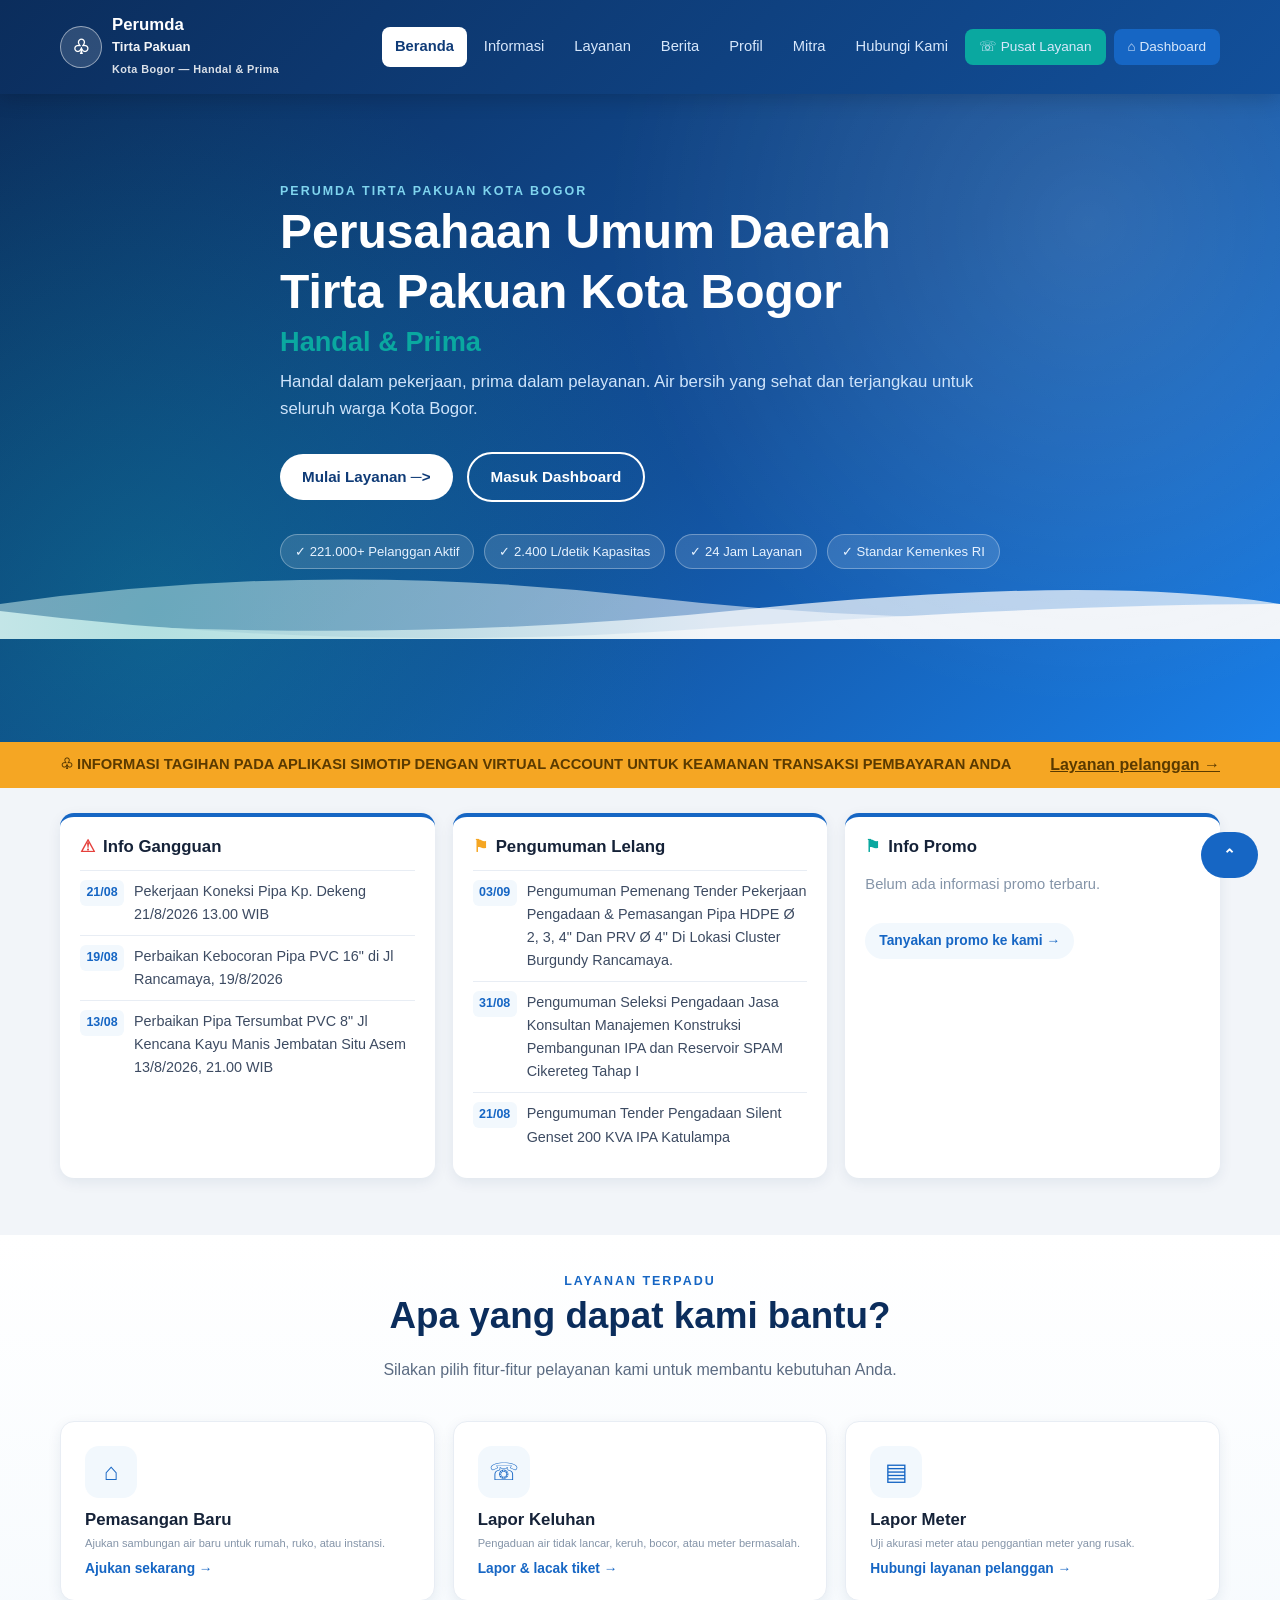
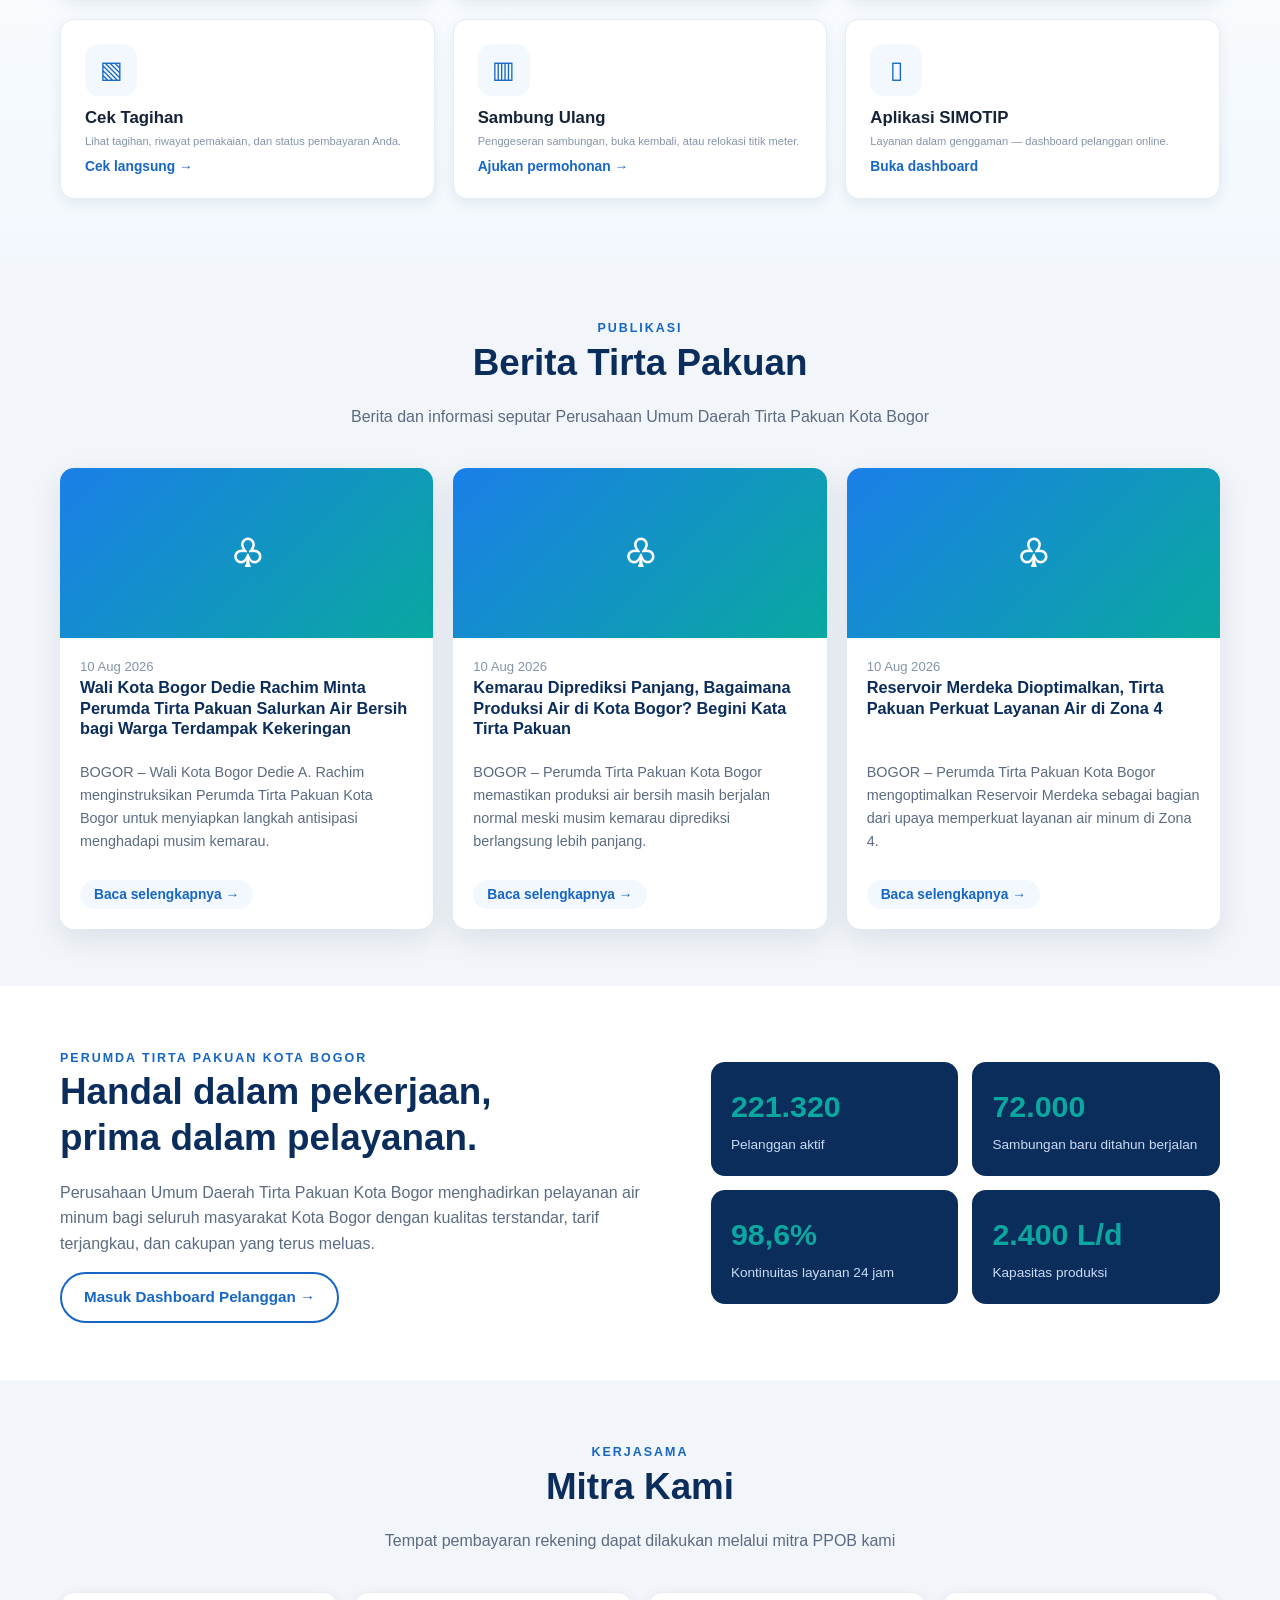
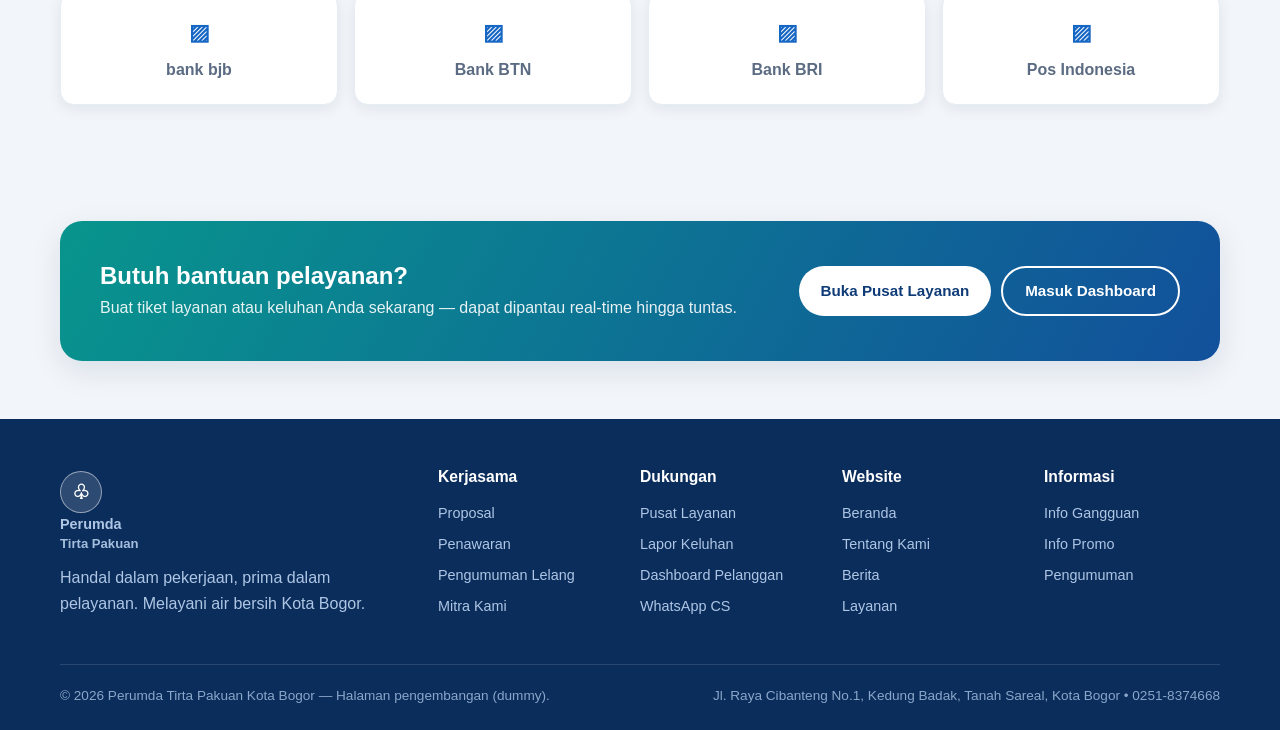
==== commit 90ecf667: "update index html" ====
--- a/index.html
+++ b/index.html
@@ -123,7 +123,7 @@
         <button class="service-card" onclick="location.href='dashboard.html'">
           <span class="icon">▯</span><h3>Aplikasi SIMOTIP</h3>
           <small>Layanan dalam genggaman — dashboard pelanggan online.</small>
-          <span class="cta">Buka dashboard →</span>
+          <span class="cta">Buka dashboard</span>
         </button>
       </div>
     </div>
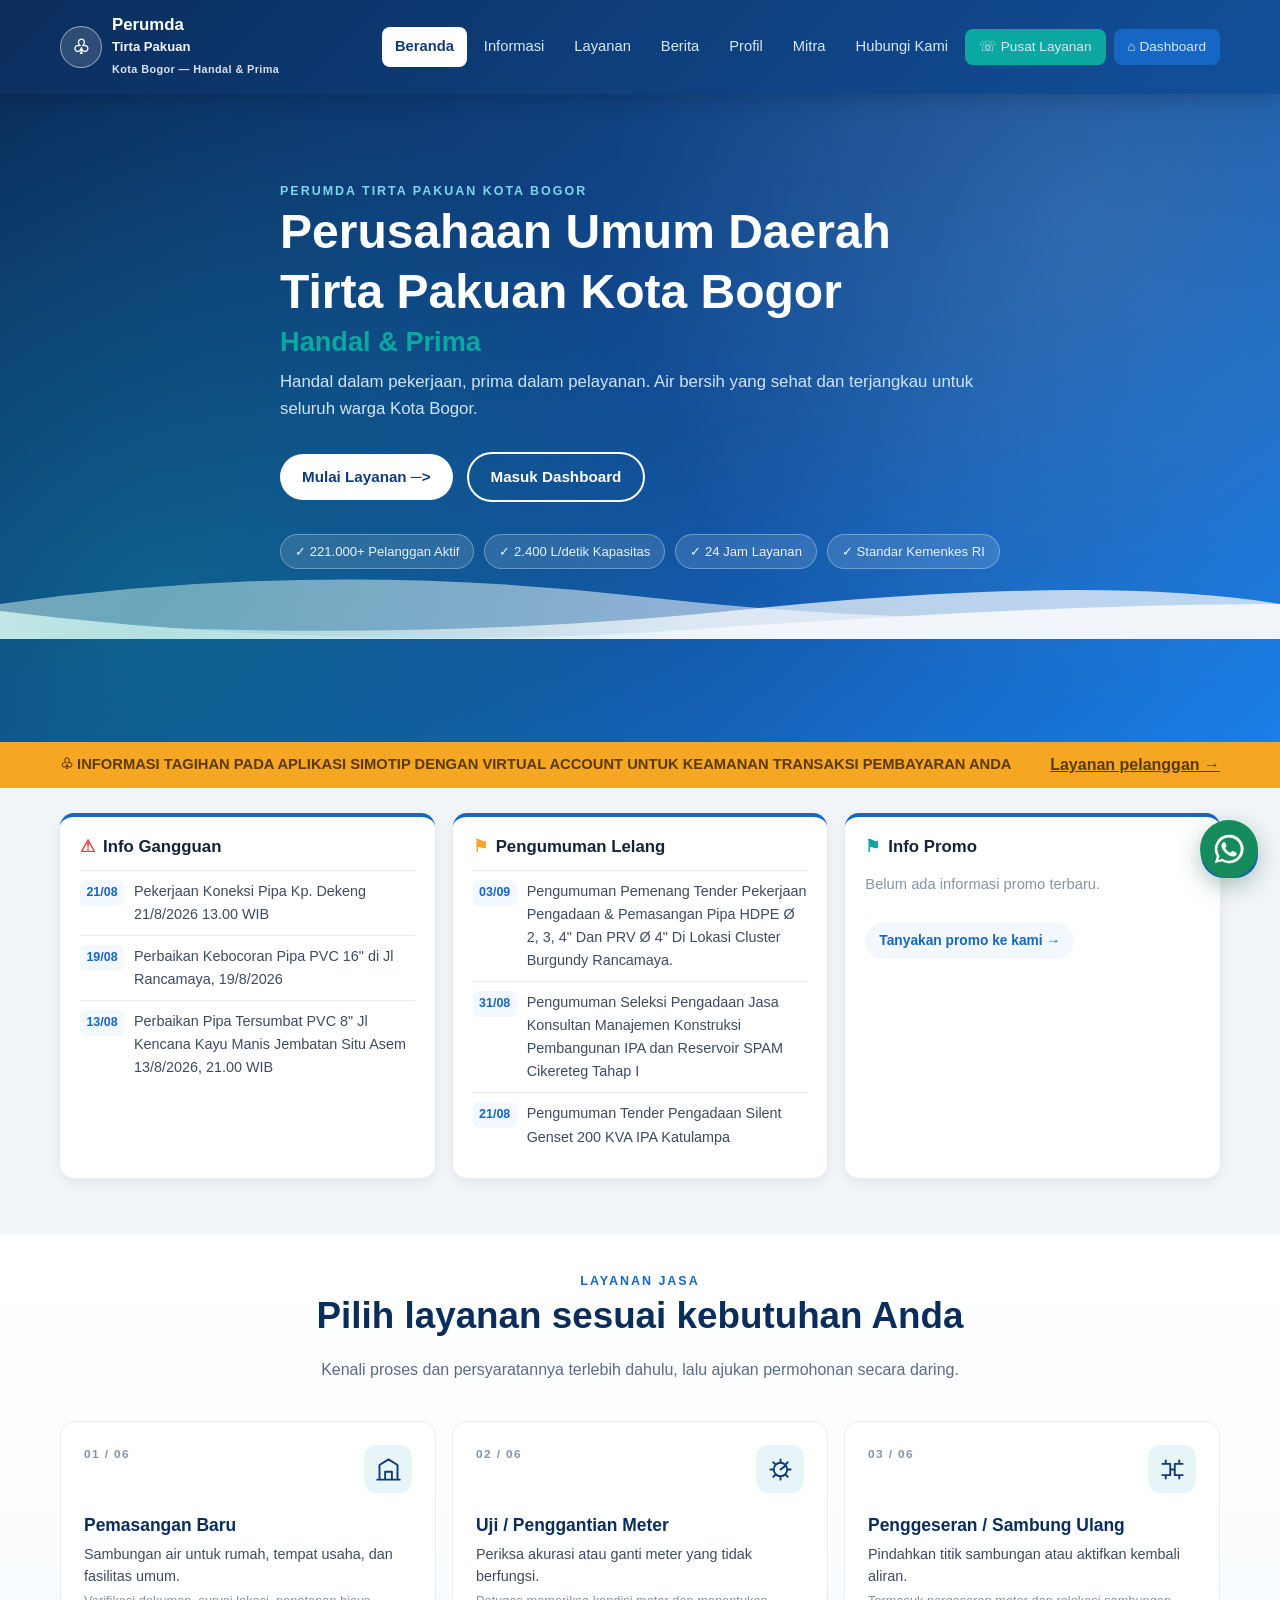
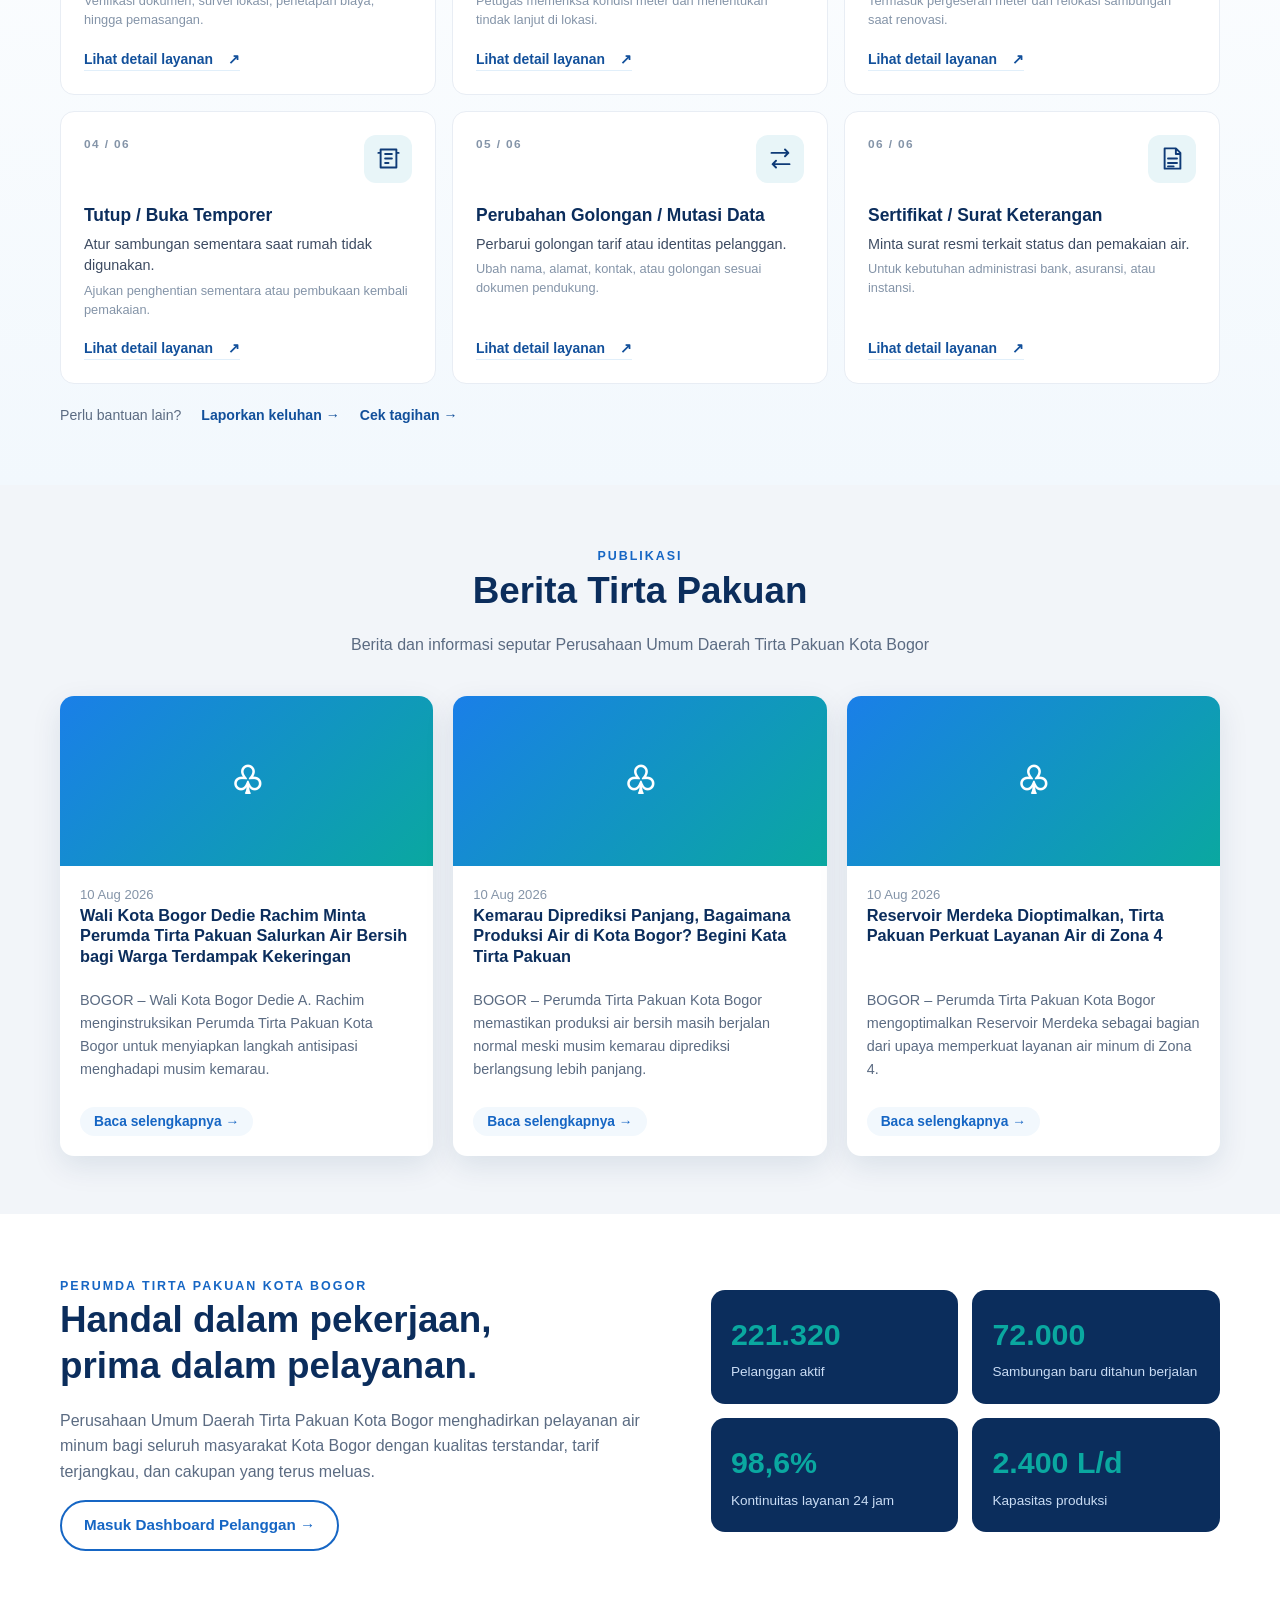
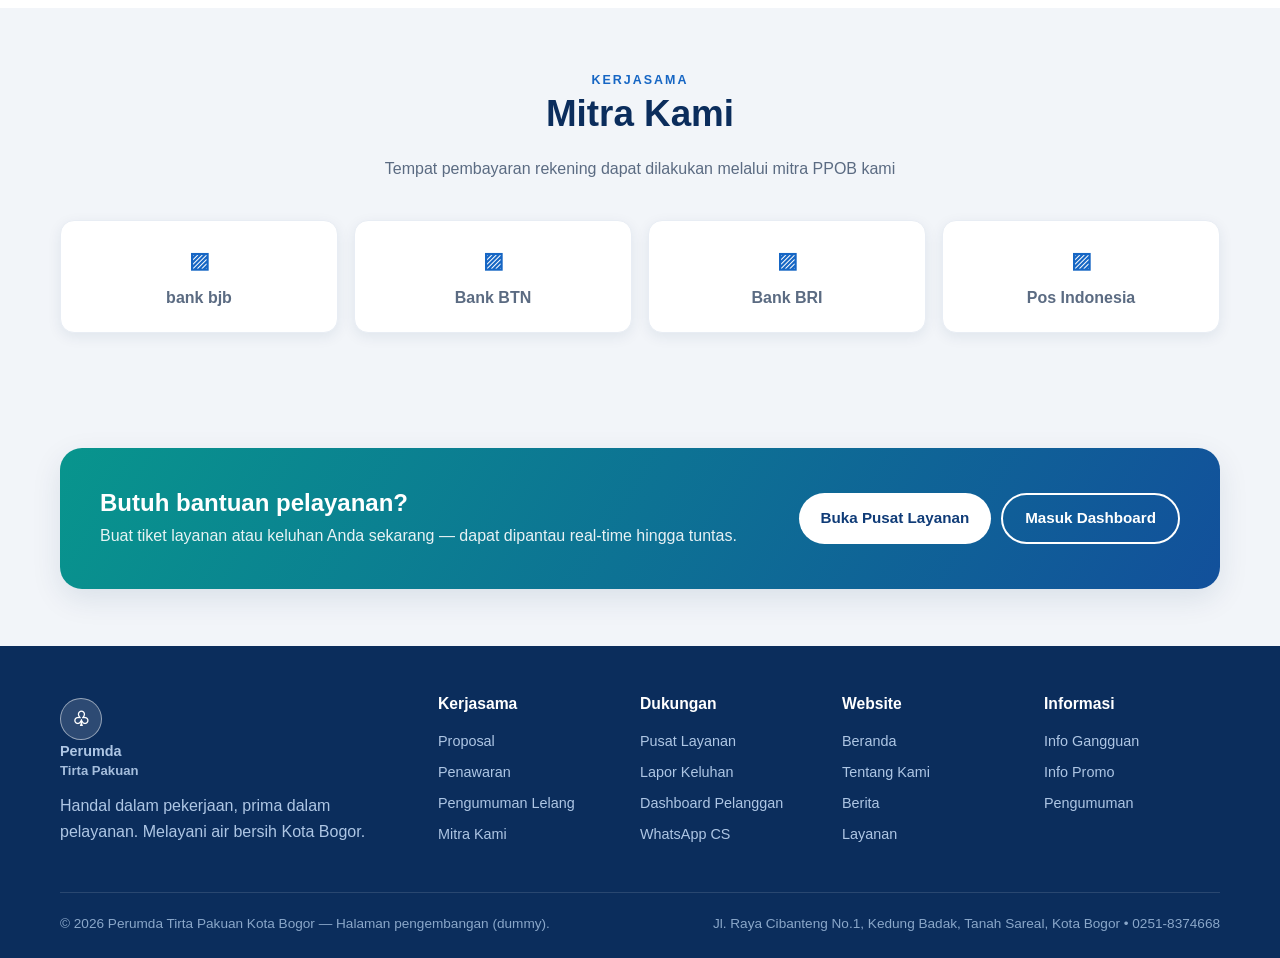
==== commit b5fb9708: "update pada tirta 16 sept" ====
--- a/index.html
+++ b/index.html
@@ -90,42 +90,43 @@
   <section class="services" id="layanan" style="padding-top:2rem">
     <div class="container">
       <div class="section-heading">
-        <span class="eyebrow">LAYANAN TERPADU</span>
-        <h2>Apa yang dapat kami bantu?</h2>
-        <p>Silakan pilih fitur-fitur pelayanan kami untuk membantu kebutuhan Anda.</p>
-      </div>
-      <div class="service-grid">
-        <button class="service-card" onclick="location.href='ticketing.html?type=jasa&layanan=jasa-pasang'">
-          <span class="icon">⌂</span><h3>Pemasangan Baru</h3>
-          <small>Ajukan sambungan air baru untuk rumah, ruko, atau instansi.</small>
-          <span class="cta">Ajukan sekarang →</span>
-        </button>
-        <button class="service-card" onclick="location.href='ticketing.html?type=keluhan'">
-          <span class="icon">☏</span><h3>Lapor Keluhan</h3>
-          <small>Pengaduan air tidak lancar, keruh, bocor, atau meter bermasalah.</small>
-          <span class="cta">Lapor &amp; lacak tiket →</span>
-        </button>
-        <button class="service-card" onclick="location.href='ticketing.html?type=jasa&layanan=jasa-meter'">
-          <span class="icon">▤</span><h3>Lapor Meter</h3>
-          <small>Uji akurasi meter atau penggantian meter yang rusak.</small>
-          <span class="cta">Hubungi layanan pelanggan →</span>
-        </button>
-        <button class="service-card" onclick="location.href='dashboard.html'">
-          <span class="icon">▧</span><h3>Cek Tagihan</h3>
-          <small>Lihat tagihan, riwayat pemakaian, dan status pembayaran Anda.</small>
-          <span class="cta">Cek langsung →</span>
-        </button>
-        <button class="service-card" onclick="location.href='ticketing.html?type=jasa&layanan=jasa-sambung'">
-          <span class="icon">▥</span><h3>Sambung Ulang</h3>
-          <small>Penggeseran sambungan, buka kembali, atau relokasi titik meter.</small>
-          <span class="cta">Ajukan permohonan →</span>
-        </button>
-        <button class="service-card" onclick="location.href='dashboard.html'">
-          <span class="icon">▯</span><h3>Aplikasi SIMOTIP</h3>
-          <small>Layanan dalam genggaman — dashboard pelanggan online.</small>
-          <span class="cta">Buka dashboard</span>
-        </button>
-      </div>
+        <span class="eyebrow">LAYANAN JASA</span>
+        <h2>Pilih layanan sesuai kebutuhan Anda</h2>
+        <p>Kenali proses dan persyaratannya terlebih dahulu, lalu ajukan permohonan secara daring.</p>
+      </div>
+      <div class="service-grid service-catalog">
+        <article class="service-card service-card--detail">
+          <div class="service-card-top"><span class="service-number">01 / 06</span><span class="service-icon"><svg viewBox="0 0 24 24" fill="none" stroke="currentColor" stroke-width="1.7" stroke-linecap="round" stroke-linejoin="round" aria-hidden="true"><path d="M4 21V8l8-5 8 5v13M9 21v-7h6v7M2 21h20"/></svg></span></div>
+          <h3>Pemasangan Baru</h3><p>Sambungan air untuk rumah, tempat usaha, dan fasilitas umum.</p><small>Verifikasi dokumen, survei lokasi, penetapan biaya, hingga pemasangan.</small>
+          <a class="service-detail-link" href="layanan.html?id=jasa-pasang">Lihat detail layanan <span aria-hidden="true">↗</span></a>
+        </article>
+        <article class="service-card service-card--detail">
+          <div class="service-card-top"><span class="service-number">02 / 06</span><span class="service-icon"><svg viewBox="0 0 24 24" fill="none" stroke="currentColor" stroke-width="1.7" stroke-linecap="round" stroke-linejoin="round" aria-hidden="true"><path d="M12 3v3m0 12v3M3 12h3m12 0h3M5.6 5.6l2.1 2.1m8.6 8.6 2.1 2.1M18.4 5.6l-2.1 2.1m-8.6 8.6-2.1 2.1M12 12l4-3M12 6a6 6 0 1 0 0 12 6 6 0 0 0 0-12Z"/></svg></span></div>
+          <h3>Uji / Penggantian Meter</h3><p>Periksa akurasi atau ganti meter yang tidak berfungsi.</p><small>Petugas memeriksa kondisi meter dan menentukan tindak lanjut di lokasi.</small>
+          <a class="service-detail-link" href="layanan.html?id=jasa-meter">Lihat detail layanan <span aria-hidden="true">↗</span></a>
+        </article>
+        <article class="service-card service-card--detail">
+          <div class="service-card-top"><span class="service-number">03 / 06</span><span class="service-icon"><svg viewBox="0 0 24 24" fill="none" stroke="currentColor" stroke-width="1.7" stroke-linecap="round" stroke-linejoin="round" aria-hidden="true"><path d="M3 7h7v5h4V7h7M3 17h7v-5h4v5h7M6 4v3m12-3v3M6 17v3m12-3v3"/></svg></span></div>
+          <h3>Penggeseran / Sambung Ulang</h3><p>Pindahkan titik sambungan atau aktifkan kembali aliran.</p><small>Termasuk pergeseran meter dan relokasi sambungan saat renovasi.</small>
+          <a class="service-detail-link" href="layanan.html?id=jasa-sambung">Lihat detail layanan <span aria-hidden="true">↗</span></a>
+        </article>
+        <article class="service-card service-card--detail">
+          <div class="service-card-top"><span class="service-number">04 / 06</span><span class="service-icon"><svg viewBox="0 0 24 24" fill="none" stroke="currentColor" stroke-width="1.7" stroke-linecap="round" stroke-linejoin="round" aria-hidden="true"><path d="M5 4h14v16H5zM9 8h6m-6 4h6m-6 4h3M3 7h2m14 0h2"/></svg></span></div>
+          <h3>Tutup / Buka Temporer</h3><p>Atur sambungan sementara saat rumah tidak digunakan.</p><small>Ajukan penghentian sementara atau pembukaan kembali pemakaian.</small>
+          <a class="service-detail-link" href="layanan.html?id=jasa-tutup">Lihat detail layanan <span aria-hidden="true">↗</span></a>
+        </article>
+        <article class="service-card service-card--detail">
+          <div class="service-card-top"><span class="service-number">05 / 06</span><span class="service-icon"><svg viewBox="0 0 24 24" fill="none" stroke="currentColor" stroke-width="1.7" stroke-linecap="round" stroke-linejoin="round" aria-hidden="true"><path d="M4 7h15m0 0-3-3m3 3-3 3M20 17H5m0 0 3-3m-3 3 3 3"/></svg></span></div>
+          <h3>Perubahan Golongan / Mutasi Data</h3><p>Perbarui golongan tarif atau identitas pelanggan.</p><small>Ubah nama, alamat, kontak, atau golongan sesuai dokumen pendukung.</small>
+          <a class="service-detail-link" href="layanan.html?id=jasa-golongan">Lihat detail layanan <span aria-hidden="true">↗</span></a>
+        </article>
+        <article class="service-card service-card--detail">
+          <div class="service-card-top"><span class="service-number">06 / 06</span><span class="service-icon"><svg viewBox="0 0 24 24" fill="none" stroke="currentColor" stroke-width="1.7" stroke-linecap="round" stroke-linejoin="round" aria-hidden="true"><path d="M5 3h10l4 4v14H5zM15 3v5h4M8 12h8m-8 4h8m-8 3h5"/></svg></span></div>
+          <h3>Sertifikat / Surat Keterangan</h3><p>Minta surat resmi terkait status dan pemakaian air.</p><small>Untuk kebutuhan administrasi bank, asuransi, atau instansi.</small>
+          <a class="service-detail-link" href="layanan.html?id=jasa-sertifikat">Lihat detail layanan <span aria-hidden="true">↗</span></a>
+        </article>
+      </div>
+      <div class="service-shortcuts"><span>Perlu bantuan lain?</span><a href="ticketing.html?type=keluhan#layanan-tiket">Laporkan keluhan →</a><a href="dashboard.html">Cek tagihan →</a></div>
     </div>
   </section>
 
@@ -236,7 +237,7 @@
         <a href="ticketing.html">Pusat Layanan</a>
         <a href="ticketing.html?type=keluhan">Lapor Keluhan</a>
         <a href="dashboard.html">Dashboard Pelanggan</a>
-        <a href="#kontak">WhatsApp CS</a>
+        <a href="https://wa.me/6285810818437?text=Halo%20CS%20Tirta%20Pakuan%2C%20saya%20ingin%20bertanya%20tentang%20layanan%20pelanggan." target="_blank" rel="noopener noreferrer">WhatsApp CS</a>
       </div>
       <div>
         <h3>Website</h3>
@@ -313,4 +314,4 @@
   document.querySelectorAll('[data-close]').forEach(b => b.addEventListener('click', () => document.getElementById(b.dataset.close).classList.remove('open')));
 </script>
 </body>
-</html>+</html>
--- a/css/style.css
+++ b/css/style.css
@@ -535,4 +535,181 @@
   .profile-cards { grid-template-columns: 1fr; }
   .footer-grid { grid-template-columns: 1fr; }
   .role-picker { grid-template-columns: 1fr; }
-}+}
+
+/* ================= Perumda Tirta Pakuan — Layanan & Ticketing v2 ================= */
+
+/* ---------- Layanan detail (modal) ---------- */
+.svc-ico {
+  display: inline-grid; width: 34px; height: 34px; place-items: center;
+  background: var(--blue-50); color: var(--blue-600); border-radius: 10px; font-size: 1.1rem;
+}
+.svc-desc { color: var(--gray-600); font-size: 0.95rem; margin: 4px 0 14px; }
+.tabs { display: flex; flex-wrap: wrap; gap: 4px; border-bottom: 2px solid var(--gray-200); margin-bottom: 16px; }
+.tabs-btn {
+  border: none; background: transparent; padding: 10px 14px; font-weight: 700;
+  font-size: 0.84rem; color: var(--gray-600); cursor: pointer; border-bottom: 3px solid transparent;
+  margin-bottom: -2px; font-family: inherit;
+}
+.tabs-btn:hover { color: var(--blue-700); }
+.tabs-btn.active { color: var(--blue-700); border-bottom-color: var(--blue-600); }
+.tabs-pane { display: none; animation: fadeUp 0.2s; }
+.tabs-pane.active { display: block; }
+.rincian-item {
+  display: flex; gap: 10px; align-items: flex-start; padding: 11px 2px;
+  border-bottom: 1px solid var(--gray-200); font-size: 0.92rem; color: var(--gray-700);
+}
+.rincian-item .chip { flex: 0 0 auto; }
+.jp-card {
+  border: 1px solid var(--gray-200); border-radius: var(--radius-sm); padding: 13px 14px;
+  margin-bottom: 10px; background: #fff;
+}
+.jp-card > div:not(:last-child) { margin-bottom: 4px; }
+.est-badge {
+  background: var(--amber-bg); border: 1px solid #f3e3bd; border-radius: var(--radius-sm);
+  padding: 14px; color: #6b4a00; font-size: 0.92rem;
+}
+
+/* ---------- Wizard ceklis syarat / kontrak / jenis ---------- */
+.check-list { list-style: none; padding: 0; margin: 0; }
+.check-list li {
+  display: flex; gap: 10px; padding: 10px 2px; border-bottom: 1px solid var(--gray-100);
+  align-items: flex-start; font-size: 0.92rem; color: var(--gray-700);
+}
+.check-list li input { margin-top: 4px; flex: 0 0 16px; transform: scale(1.15); }
+.ck-head { display: flex; align-items: center; justify-content: space-between; gap: 10px; margin: 18px 0 6px; }
+.ck-head h4 { margin: 0; font-size: 0.98rem; color: var(--blue-900); }
+.ck-head .ck-status { font-size: 0.78rem; color: var(--gray-500); font-weight: 600; }
+.jp-select { display: grid; grid-template-columns: repeat(2, 1fr); gap: 10px; }
+.jp-opt {
+  border: 1.5px solid var(--gray-300); border-radius: var(--radius-sm); padding: 11px 13px;
+  cursor: pointer; background: #fff; text-align: left; font-family: inherit; transition: 0.15s;
+}
+.jp-opt:hover { border-color: var(--blue-500); }
+.jp-opt.active { border-color: var(--blue-600); background: var(--blue-50); }
+.jp-opt b { display: block; color: var(--gray-900); }
+.jp-opt small { color: var(--gray-500); }
+.ck-note {
+  background: var(--blue-50); border: 1px solid var(--blue-100); color: var(--blue-800);
+  border-radius: var(--radius-sm); padding: 12px 14px; font-size: 0.9rem; margin-bottom: 6px;
+}
+
+/* ---------- Dokumen persyaratan ---------- */
+.doc-row { display: flex; gap: 12px; align-items: flex-start; padding: 10px 2px; border-bottom: 1px solid var(--gray-100); }
+.doc-row .chip { flex: 0 0 auto; margin-top: 2px; }
+.doc-row .doc-actions { margin-left: auto; display: flex; gap: 8px; align-items: center; }
+.doc-row input[type="checkbox"] { transform: scale(1.15); margin-top: 4px; }
+.doc-file { display: block; color: var(--gray-500); font-size: 0.78rem; margin-top: 2px; }
+.upload-mini { font-size: 0.75rem; color: var(--gray-500); }
+.req-mark { font-style: normal; font-size: 0.7rem; color: var(--danger); font-weight: 700; margin-left: 6px; }
+.opt-mark { font-style: normal; font-size: 0.7rem; color: var(--gray-500); font-weight: 700; margin-left: 6px; }
+.progress-doc { height: 8px; border-radius: 999px; background: var(--gray-200); overflow: hidden; margin-top: 8px; }
+.progress-doc > div { height: 100%; background: linear-gradient(90deg, var(--teal-500), var(--blue-600)); border-radius: 999px; transition: width .3s; }
+
+/* ---------- Ringkasan kebutuhan ---------- */
+.sum-body { font-size: 0.93rem; color: var(--gray-700); }
+.sum-list { margin: 8px 0 8px; padding-left: 18px; }
+.sum-list li { margin-bottom: 3px; }
+
+/* ---------- Ticket modal (shared) ---------- */
+.card.tcard { margin-bottom: 14px; }
+.pills { display: flex; gap: 8px; flex-wrap: wrap; margin: 10px 0 4px; }
+.stepper.sm { margin-bottom: 4px; }
+.stepper.sm .step { padding: 7px 6px; font-size: 0.76rem; }
+.ticket-actions { display: flex; gap: 10px; flex-wrap: wrap; margin-top: 14px; align-items: center; }
+.biaya-line { display: flex; justify-content: space-between; align-items: center; font-weight: 700; color: var(--blue-900); }
+.biaya-edit { display: flex; gap: 8px; margin-top: 10px; }
+.biaya-edit input { flex: 1; min-width: 0; }
+
+/* ---------- Form schema dinamis ---------- */
+.fhint { display: block; color: var(--gray-500); font-size: 0.78rem; margin-top: 4px; }
+
+/* ---------- Print (alternative: cetak halaman modal) ---------- */
+@media print {
+  body * { visibility: hidden; }
+  #ticketModalShell, #ticketModalShell * { visibility: visible; }
+  #ticketModalShell { position: static; display: block; background: #fff; padding: 0; }
+  #ticketModalShell .modal { width: 100%; max-height: none; box-shadow: none; padding: 0; }
+  #ticketModalShell .ticket-actions, #ticketModalShell .rate-stars, #ticketModalShell .modal-close { display: none !important; }
+}
+
+@media (max-width: 640px) {
+  .jp-select { grid-template-columns: 1fr; }
+  .tabs-btn { flex: 1 1 40%; padding: 8px 6px; text-align: center; }
+}
+/* Katalog layanan jasa */
+.service-catalog { gap: 16px; }
+.service-card--detail { min-height: 265px; padding: 23px; box-shadow: none; cursor: default; gap: 0; }
+.service-card--detail:hover { transform: translateY(-2px); }
+.service-card-top { display: flex; justify-content: space-between; align-items: flex-start; margin-bottom: 22px; }
+.service-number { color: var(--gray-500); font-size: .74rem; font-weight: 800; letter-spacing: .12em; }
+.service-icon { width: 48px; height: 48px; background: #e8f5f8; color: var(--blue-800); border-radius: 12px; display: grid; place-items: center; }
+.service-icon svg { width: 27px; height: 27px; }
+.service-card--detail h3 { font-size: 1.09rem; color: var(--blue-900); }
+.service-card--detail p { font-size: .9rem; line-height: 1.5; margin: 7px 0 4px; color: var(--gray-700); }
+.service-card--detail small { line-height: 1.5; font-size: .8rem; }
+.service-detail-link { margin-top: auto; padding-top: 18px; color: var(--blue-700); font-weight: 750; font-size: .87rem; display: inline-flex; align-items: center; justify-content: space-between; border-bottom: 1px solid var(--blue-100); width: fit-content; gap: 15px; }
+.service-detail-link:hover { color: var(--teal-600); border-color: var(--teal-600); }
+
+/* Halaman detail layanan */
+.service-detail-page { padding: 36px 0 80px; background: #f5f8fb; }
+.service-back { color: var(--blue-700); font-size: .86rem; font-weight: 700; }
+.detail-hero { margin: 26px 0 22px; padding: clamp(28px, 5vw, 56px); background: var(--blue-900); color: #fff; border-radius: 18px; }
+.detail-hero .eyebrow { color: #91dce2; }
+.detail-hero h1 { color: #fff; font-size: clamp(2rem, 4vw, 3.2rem); margin: 12px 0; max-width: 780px; }
+.detail-hero p { color: #d8e5f1; max-width: 760px; line-height: 1.7; }
+.detail-hero-actions { display: flex; flex-wrap: wrap; gap: 10px; margin-top: 24px; }
+.detail-hero-actions .ghost { color: #fff; border-color: #99aec6; }
+.detail-layout { display: grid; grid-template-columns: minmax(0, 1.8fr) minmax(270px, 1fr); gap: 20px; align-items: start; }
+.detail-main { background: #fff; border: 1px solid var(--gray-200); border-radius: 16px; padding: 4px clamp(22px, 4vw, 38px); }
+.detail-section { padding: 27px 0; border-bottom: 1px solid var(--gray-200); }
+.detail-section:last-child { border-bottom: 0; }
+.detail-kicker { color: var(--teal-600); font-size: .7rem; font-weight: 800; letter-spacing: .13em; }
+.detail-section h2 { margin: 8px 0 18px; color: var(--blue-900); font-size: 1.35rem; }
+.detail-process { list-style: none; counter-reset: process; padding: 0; margin: 0; display: grid; gap: 15px; }
+.detail-process li { counter-increment: process; display: grid; grid-template-columns: 36px 1fr; gap: 2px 12px; }
+.detail-process li::before { content: counter(process, decimal-leading-zero); grid-row: span 2; color: var(--teal-600); font-weight: 800; font-size: .85rem; }
+.detail-process li span { color: var(--gray-600); font-size: .87rem; line-height: 1.55; }
+.detail-checklist { list-style: none; margin: 0; padding: 0; }
+.detail-checklist li { display: flex; gap: 10px; align-items: baseline; padding: 11px 0; border-bottom: 1px solid var(--gray-100); font-size: .9rem; }
+.detail-checklist li:last-child { border-bottom: 0; }
+.detail-checklist li small { margin-left: auto; white-space: nowrap; color: var(--gray-500); }
+.check-symbol { color: var(--teal-600); font-weight: 800; }
+.detail-terms { margin: 0; padding-left: 20px; color: var(--gray-700); font-size: .9rem; line-height: 1.65; }
+.detail-terms li { margin-bottom: 9px; }
+.detail-aside-card, .detail-aside-note { background: #fff; border: 1px solid var(--gray-200); border-radius: 16px; padding: 25px; margin-bottom: 16px; }
+.detail-aside-card h3 { margin: 8px 0; color: var(--blue-900); }
+.detail-aside-card p, .detail-aside-note p { color: var(--gray-600); font-size: .88rem; line-height: 1.65; }
+.detail-fact { border-top: 1px solid var(--gray-200); border-bottom: 1px solid var(--gray-200); padding: 16px 0; margin: 17px 0; }
+.detail-fact b, .detail-fact span { display: block; }
+.detail-fact span, .detail-aside-note small { color: var(--gray-500); font-size: .78rem; line-height: 1.5; margin-top: 4px; }
+.detail-aside-card .btn { width: 100%; text-align: center; }
+.detail-empty { margin: 60px 0; padding: 40px; background: #fff; border-radius: 16px; }
+
+/* Bantuan WhatsApp */
+.wa-widget { position: fixed; z-index: 1000; right: 22px; bottom: 22px; display: flex; flex-direction: column; align-items: flex-end; gap: 12px; }
+.wa-fab { width: 58px; height: 58px; border: 0; border-radius: 50%; color: #fff; background: #168c5c; display: grid; place-items: center; cursor: pointer; box-shadow: 0 8px 24px #0b513557; }
+.wa-fab:hover { background: #08744a; }
+.wa-fab svg { width: 30px; height: 30px; }
+.wa-menu { width: min(330px, calc(100vw - 35px)); border-radius: 16px; background: #fff; overflow: hidden; box-shadow: 0 16px 45px #12274530; border: 1px solid var(--gray-200); }
+.wa-menu[hidden] { display: none; }
+.wa-menu-head { background: #106843; color: #fff; padding: 18px; }
+.wa-menu-head strong, .wa-menu-head span { display: block; }
+.wa-menu-head span { font-size: .8rem; margin-top: 3px; opacity: .85; }
+.wa-menu button, .wa-menu a { display: flex; width: 100%; align-items: center; gap: 13px; text-align: left; padding: 15px 18px; border: 0; border-bottom: 1px solid var(--gray-100); background: #fff; color: var(--gray-900); cursor: pointer; font: inherit; }
+.wa-menu button:hover, .wa-menu a:hover { background: #eff8f3; }
+.wa-menu button > span:first-child, .wa-menu a > span:first-child { color: #168c5c; font-size: 1.2rem; }
+.wa-menu b, .wa-menu small { display: block; }
+.wa-menu b { font-size: .89rem; }
+.wa-menu small { color: var(--gray-500); font-size: .75rem; margin-top: 2px; }
+.wa-ticket-btn { background: #168c5c; border-color: #168c5c; color: #fff; }
+.wa-ticket-btn:hover { background: #08744a; border-color: #08744a; }
+.ticket-list-item { display: flex; align-items: stretch; gap: 9px; margin-bottom: 12px; }
+.ticket-list-item .ticket-row { flex: 1; margin-bottom: 0; }
+.ticket-list-item .wa-ticket-btn { align-self: stretch; max-width: 170px; }
+@media (max-width: 760px) { .detail-layout { grid-template-columns: 1fr; } .ticket-list-item { flex-direction: column; } .ticket-list-item .wa-ticket-btn { max-width: none; } }
+@media (max-width: 640px) { .wa-widget { right: 16px; bottom: 16px; } }
+@media print { .wa-widget { display: none !important; } }
+.service-shortcuts { margin-top: 20px; display: flex; flex-wrap: wrap; align-items: center; gap: 12px 20px; color: var(--gray-600); font-size: .88rem; }
+.service-shortcuts a { color: var(--blue-700); font-weight: 750; }
+.service-shortcuts a:hover { text-decoration: underline; }
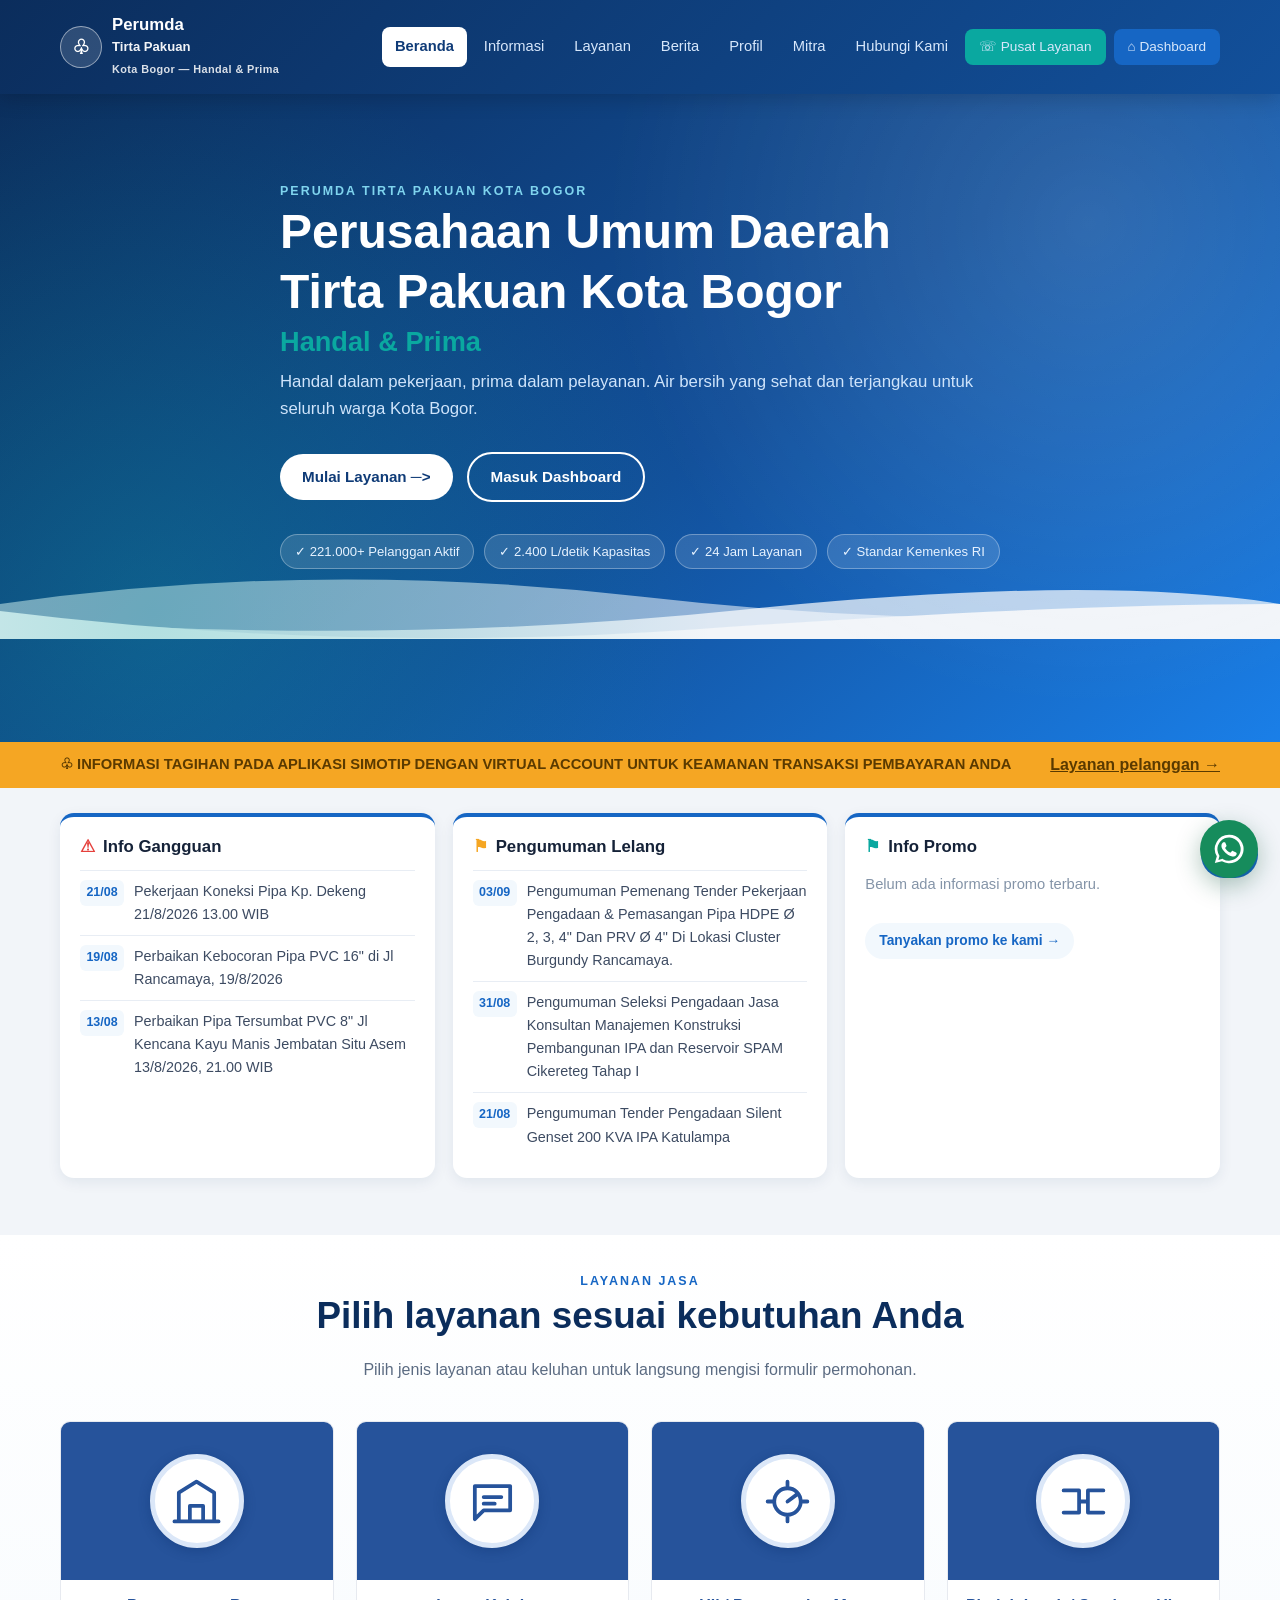
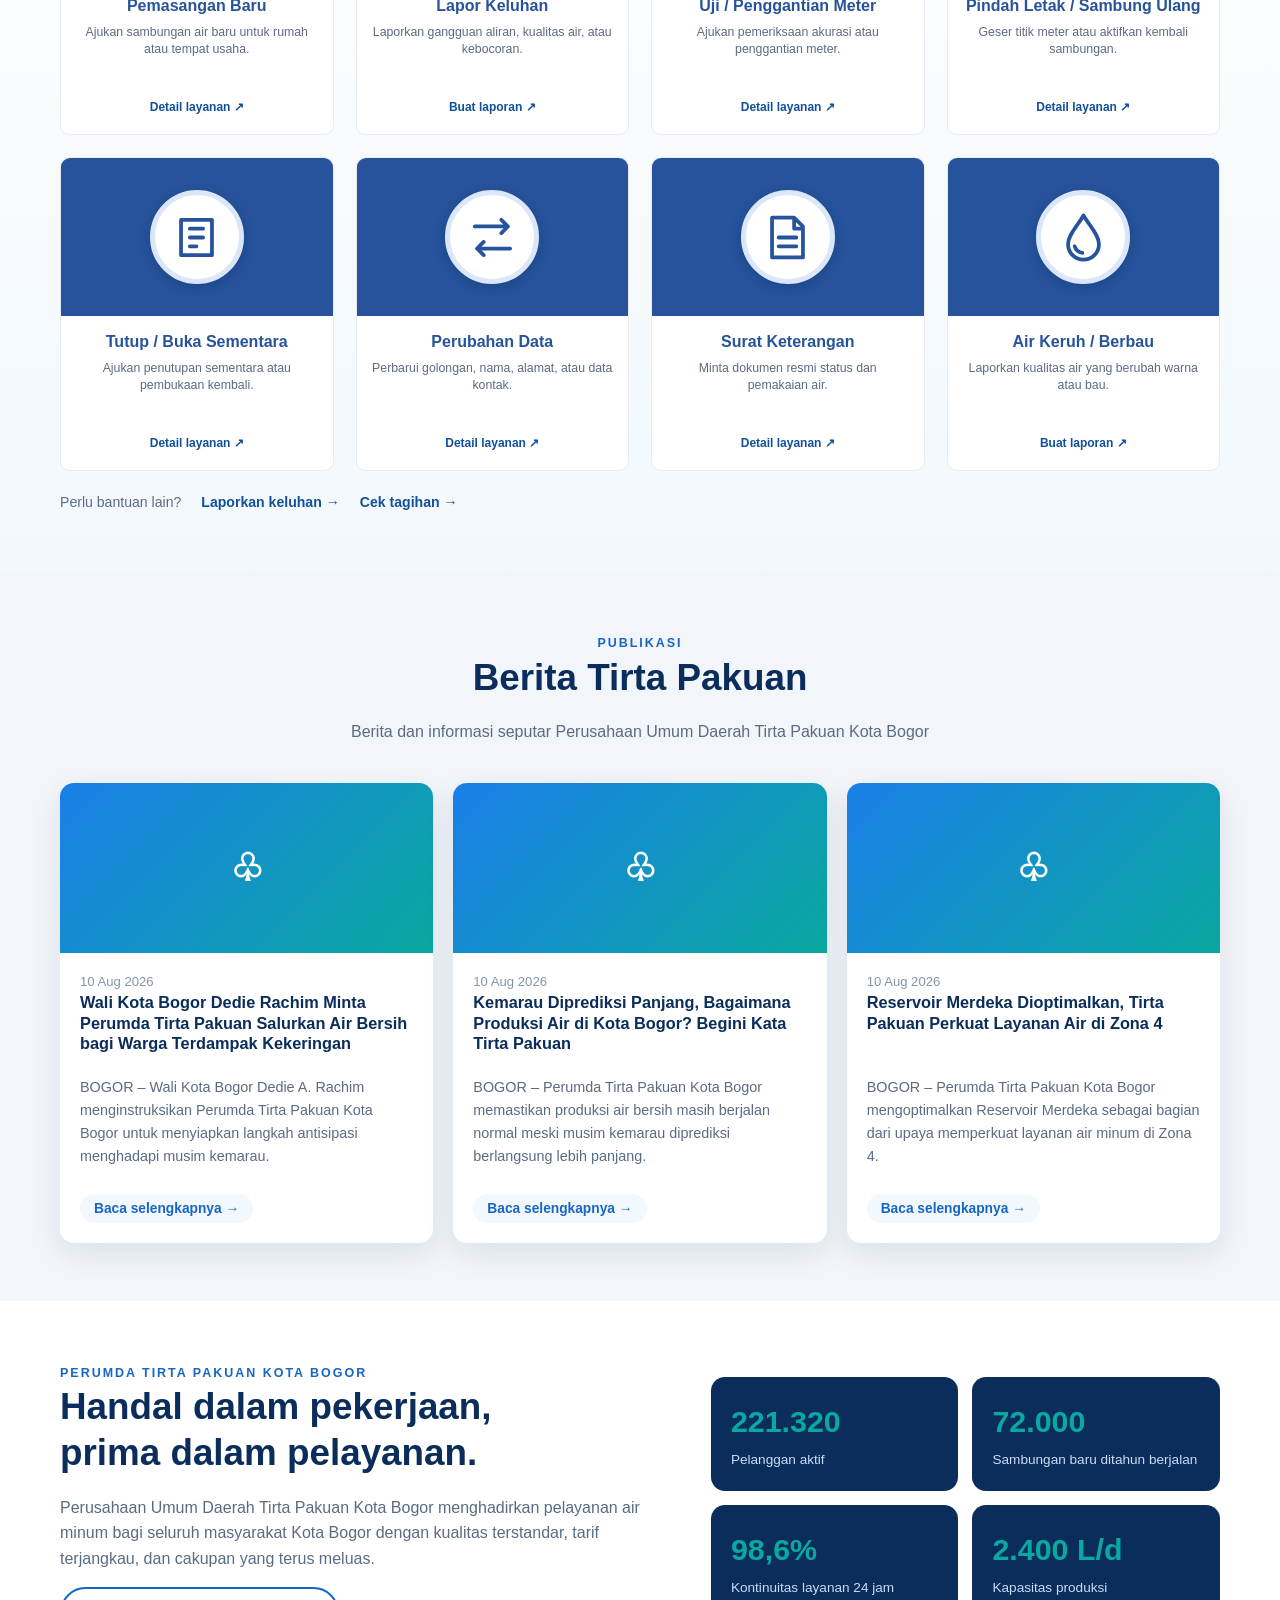
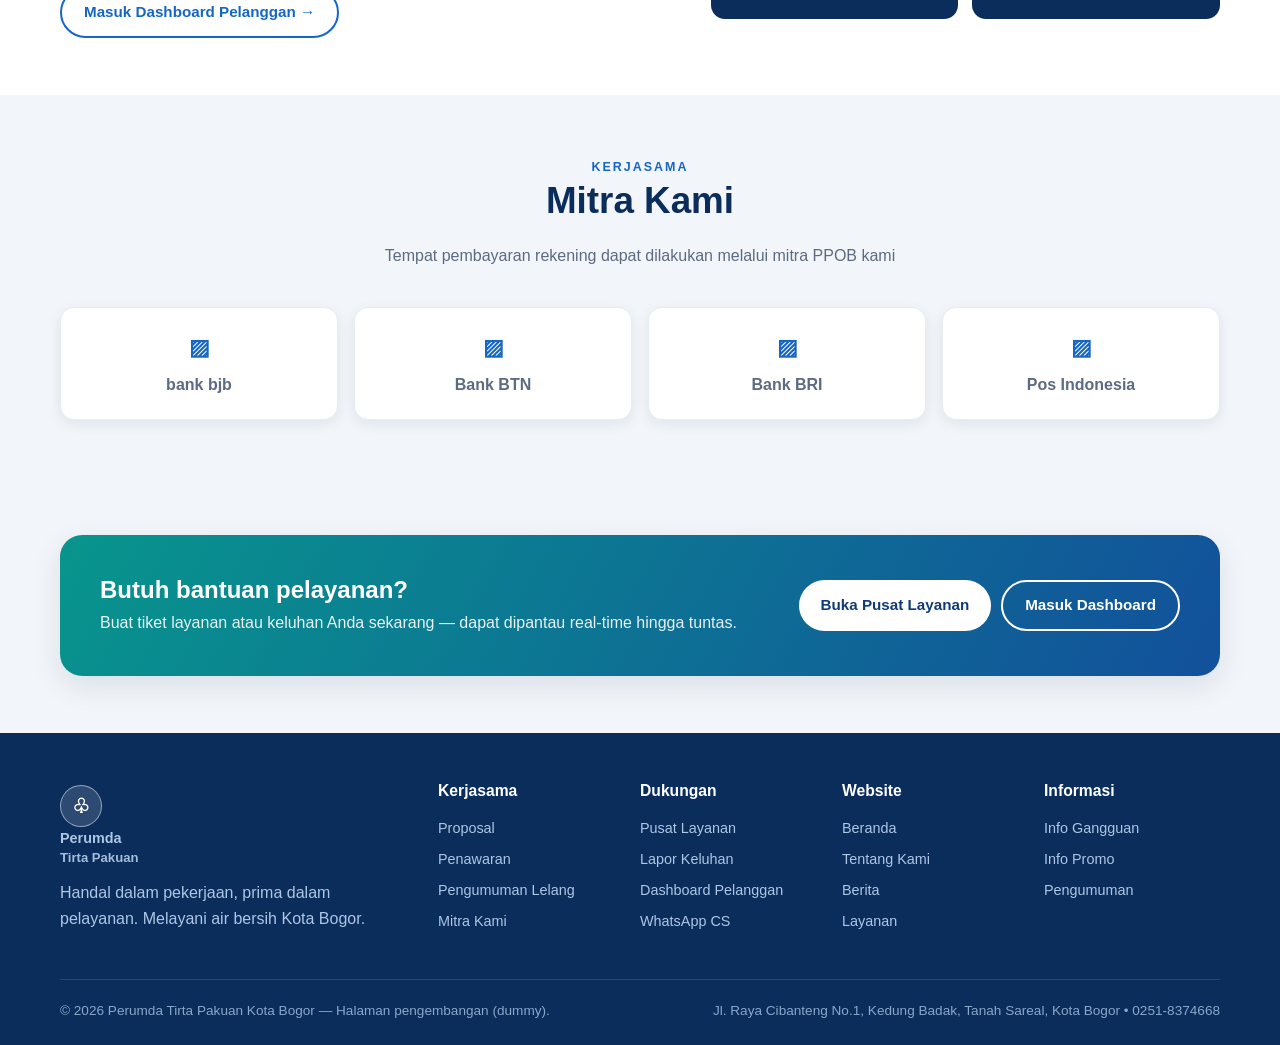
==== commit b3ce9e7e: "update web tirta fitur layanan dan wa" ====
--- a/index.html
+++ b/index.html
@@ -92,38 +92,64 @@
       <div class="section-heading">
         <span class="eyebrow">LAYANAN JASA</span>
         <h2>Pilih layanan sesuai kebutuhan Anda</h2>
-        <p>Kenali proses dan persyaratannya terlebih dahulu, lalu ajukan permohonan secara daring.</p>
+        <p>Pilih jenis layanan atau keluhan untuk langsung mengisi formulir permohonan.</p>
       </div>
       <div class="service-grid service-catalog">
-        <article class="service-card service-card--detail">
-          <div class="service-card-top"><span class="service-number">01 / 06</span><span class="service-icon"><svg viewBox="0 0 24 24" fill="none" stroke="currentColor" stroke-width="1.7" stroke-linecap="round" stroke-linejoin="round" aria-hidden="true"><path d="M4 21V8l8-5 8 5v13M9 21v-7h6v7M2 21h20"/></svg></span></div>
-          <h3>Pemasangan Baru</h3><p>Sambungan air untuk rumah, tempat usaha, dan fasilitas umum.</p><small>Verifikasi dokumen, survei lokasi, penetapan biaya, hingga pemasangan.</small>
-          <a class="service-detail-link" href="layanan.html?id=jasa-pasang">Lihat detail layanan <span aria-hidden="true">↗</span></a>
-        </article>
-        <article class="service-card service-card--detail">
-          <div class="service-card-top"><span class="service-number">02 / 06</span><span class="service-icon"><svg viewBox="0 0 24 24" fill="none" stroke="currentColor" stroke-width="1.7" stroke-linecap="round" stroke-linejoin="round" aria-hidden="true"><path d="M12 3v3m0 12v3M3 12h3m12 0h3M5.6 5.6l2.1 2.1m8.6 8.6 2.1 2.1M18.4 5.6l-2.1 2.1m-8.6 8.6-2.1 2.1M12 12l4-3M12 6a6 6 0 1 0 0 12 6 6 0 0 0 0-12Z"/></svg></span></div>
-          <h3>Uji / Penggantian Meter</h3><p>Periksa akurasi atau ganti meter yang tidak berfungsi.</p><small>Petugas memeriksa kondisi meter dan menentukan tindak lanjut di lokasi.</small>
-          <a class="service-detail-link" href="layanan.html?id=jasa-meter">Lihat detail layanan <span aria-hidden="true">↗</span></a>
-        </article>
-        <article class="service-card service-card--detail">
-          <div class="service-card-top"><span class="service-number">03 / 06</span><span class="service-icon"><svg viewBox="0 0 24 24" fill="none" stroke="currentColor" stroke-width="1.7" stroke-linecap="round" stroke-linejoin="round" aria-hidden="true"><path d="M3 7h7v5h4V7h7M3 17h7v-5h4v5h7M6 4v3m12-3v3M6 17v3m12-3v3"/></svg></span></div>
-          <h3>Penggeseran / Sambung Ulang</h3><p>Pindahkan titik sambungan atau aktifkan kembali aliran.</p><small>Termasuk pergeseran meter dan relokasi sambungan saat renovasi.</small>
-          <a class="service-detail-link" href="layanan.html?id=jasa-sambung">Lihat detail layanan <span aria-hidden="true">↗</span></a>
-        </article>
-        <article class="service-card service-card--detail">
-          <div class="service-card-top"><span class="service-number">04 / 06</span><span class="service-icon"><svg viewBox="0 0 24 24" fill="none" stroke="currentColor" stroke-width="1.7" stroke-linecap="round" stroke-linejoin="round" aria-hidden="true"><path d="M5 4h14v16H5zM9 8h6m-6 4h6m-6 4h3M3 7h2m14 0h2"/></svg></span></div>
-          <h3>Tutup / Buka Temporer</h3><p>Atur sambungan sementara saat rumah tidak digunakan.</p><small>Ajukan penghentian sementara atau pembukaan kembali pemakaian.</small>
-          <a class="service-detail-link" href="layanan.html?id=jasa-tutup">Lihat detail layanan <span aria-hidden="true">↗</span></a>
-        </article>
-        <article class="service-card service-card--detail">
-          <div class="service-card-top"><span class="service-number">05 / 06</span><span class="service-icon"><svg viewBox="0 0 24 24" fill="none" stroke="currentColor" stroke-width="1.7" stroke-linecap="round" stroke-linejoin="round" aria-hidden="true"><path d="M4 7h15m0 0-3-3m3 3-3 3M20 17H5m0 0 3-3m-3 3 3 3"/></svg></span></div>
-          <h3>Perubahan Golongan / Mutasi Data</h3><p>Perbarui golongan tarif atau identitas pelanggan.</p><small>Ubah nama, alamat, kontak, atau golongan sesuai dokumen pendukung.</small>
-          <a class="service-detail-link" href="layanan.html?id=jasa-golongan">Lihat detail layanan <span aria-hidden="true">↗</span></a>
-        </article>
-        <article class="service-card service-card--detail">
-          <div class="service-card-top"><span class="service-number">06 / 06</span><span class="service-icon"><svg viewBox="0 0 24 24" fill="none" stroke="currentColor" stroke-width="1.7" stroke-linecap="round" stroke-linejoin="round" aria-hidden="true"><path d="M5 3h10l4 4v14H5zM15 3v5h4M8 12h8m-8 4h8m-8 3h5"/></svg></span></div>
-          <h3>Sertifikat / Surat Keterangan</h3><p>Minta surat resmi terkait status dan pemakaian air.</p><small>Untuk kebutuhan administrasi bank, asuransi, atau instansi.</small>
-          <a class="service-detail-link" href="layanan.html?id=jasa-sertifikat">Lihat detail layanan <span aria-hidden="true">↗</span></a>
+        <article class="service-card service-card--tile">
+          <a class="service-tile-link" href="ticketing.html?type=jasa&layanan=jasa-pasang#layanan-tiket" aria-label="Buka formulir Pemasangan Baru">
+            <span class="service-tile-art"><span class="service-tile-icon"><svg viewBox="0 0 24 24" fill="none" stroke="currentColor" stroke-width="1.7" stroke-linecap="round" stroke-linejoin="round" aria-hidden="true"><path d="M4 21V8l8-5 8 5v13M9 21v-7h6v7M2 21h20"/></svg></span></span>
+            <span class="service-tile-body"><strong>Pemasangan Baru</strong><small>Ajukan sambungan air baru untuk rumah atau tempat usaha.</small></span>
+          </a>
+          <a class="service-card-detail" href="layanan.html?id=jasa-pasang">Detail layanan ↗</a>
+        </article>
+        <article class="service-card service-card--tile">
+          <a class="service-tile-link" href="ticketing.html?type=keluhan#layanan-tiket" aria-label="Buka formulir Lapor Keluhan">
+            <span class="service-tile-art"><span class="service-tile-icon"><svg viewBox="0 0 24 24" fill="none" stroke="currentColor" stroke-width="1.7" stroke-linecap="round" stroke-linejoin="round" aria-hidden="true"><path d="M4 5h16v11H8l-4 4V5Zm4 5h8m-8 3h5"/></svg></span></span>
+            <span class="service-tile-body"><strong>Lapor Keluhan</strong><small>Laporkan gangguan aliran, kualitas air, atau kebocoran.</small></span>
+          </a>
+          <a class="service-card-detail" href="ticketing.html?type=keluhan#layanan-tiket">Buat laporan ↗</a>
+        </article>
+        <article class="service-card service-card--tile">
+          <a class="service-tile-link" href="ticketing.html?type=jasa&layanan=jasa-meter#layanan-tiket" aria-label="Buka formulir Uji / Penggantian Meter">
+            <span class="service-tile-art"><span class="service-tile-icon"><svg viewBox="0 0 24 24" fill="none" stroke="currentColor" stroke-width="1.7" stroke-linecap="round" stroke-linejoin="round" aria-hidden="true"><path d="M12 3v3m0 12v3M3 12h3m12 0h3M12 12l4-3M12 6a6 6 0 1 0 0 12 6 6 0 0 0 0-12Z"/></svg></span></span>
+            <span class="service-tile-body"><strong>Uji / Penggantian Meter</strong><small>Ajukan pemeriksaan akurasi atau penggantian meter.</small></span>
+          </a>
+          <a class="service-card-detail" href="layanan.html?id=jasa-meter">Detail layanan ↗</a>
+        </article>
+        <article class="service-card service-card--tile">
+          <a class="service-tile-link" href="ticketing.html?type=jasa&layanan=jasa-sambung#layanan-tiket" aria-label="Buka formulir Pindah Letak / Sambung Ulang">
+            <span class="service-tile-art"><span class="service-tile-icon"><svg viewBox="0 0 24 24" fill="none" stroke="currentColor" stroke-width="1.7" stroke-linecap="round" stroke-linejoin="round" aria-hidden="true"><path d="M3 7h7v5h4V7h7M3 17h7v-5h4v5h7"/></svg></span></span>
+            <span class="service-tile-body"><strong>Pindah Letak / Sambung Ulang</strong><small>Geser titik meter atau aktifkan kembali sambungan.</small></span>
+          </a>
+          <a class="service-card-detail" href="layanan.html?id=jasa-sambung">Detail layanan ↗</a>
+        </article>
+        <article class="service-card service-card--tile">
+          <a class="service-tile-link" href="ticketing.html?type=jasa&layanan=jasa-tutup#layanan-tiket" aria-label="Buka formulir Tutup / Buka Sementara">
+            <span class="service-tile-art"><span class="service-tile-icon"><svg viewBox="0 0 24 24" fill="none" stroke="currentColor" stroke-width="1.7" stroke-linecap="round" stroke-linejoin="round" aria-hidden="true"><path d="M5 4h14v16H5zM9 8h6m-6 4h6m-6 4h3"/></svg></span></span>
+            <span class="service-tile-body"><strong>Tutup / Buka Sementara</strong><small>Ajukan penutupan sementara atau pembukaan kembali.</small></span>
+          </a>
+          <a class="service-card-detail" href="layanan.html?id=jasa-tutup">Detail layanan ↗</a>
+        </article>
+        <article class="service-card service-card--tile">
+          <a class="service-tile-link" href="ticketing.html?type=jasa&layanan=jasa-golongan#layanan-tiket" aria-label="Buka formulir Perubahan Data">
+            <span class="service-tile-art"><span class="service-tile-icon"><svg viewBox="0 0 24 24" fill="none" stroke="currentColor" stroke-width="1.7" stroke-linecap="round" stroke-linejoin="round" aria-hidden="true"><path d="M4 7h15m0 0-3-3m3 3-3 3M20 17H5m0 0 3-3m-3 3 3 3"/></svg></span></span>
+            <span class="service-tile-body"><strong>Perubahan Data</strong><small>Perbarui golongan, nama, alamat, atau data kontak.</small></span>
+          </a>
+          <a class="service-card-detail" href="layanan.html?id=jasa-golongan">Detail layanan ↗</a>
+        </article>
+        <article class="service-card service-card--tile">
+          <a class="service-tile-link" href="ticketing.html?type=jasa&layanan=jasa-sertifikat#layanan-tiket" aria-label="Buka formulir Surat Keterangan">
+            <span class="service-tile-art"><span class="service-tile-icon"><svg viewBox="0 0 24 24" fill="none" stroke="currentColor" stroke-width="1.7" stroke-linecap="round" stroke-linejoin="round" aria-hidden="true"><path d="M5 3h10l4 4v14H5zM15 3v5h4M8 12h8m-8 4h8"/></svg></span></span>
+            <span class="service-tile-body"><strong>Surat Keterangan</strong><small>Minta dokumen resmi status dan pemakaian air.</small></span>
+          </a>
+          <a class="service-card-detail" href="layanan.html?id=jasa-sertifikat">Detail layanan ↗</a>
+        </article>
+        <article class="service-card service-card--tile">
+          <a class="service-tile-link" href="ticketing.html?type=keluhan&layanan=keluhan-keruh#layanan-tiket" aria-label="Buka formulir Air Keruh / Berbau">
+            <span class="service-tile-art"><span class="service-tile-icon"><svg viewBox="0 0 24 24" fill="none" stroke="currentColor" stroke-width="1.7" stroke-linecap="round" stroke-linejoin="round" aria-hidden="true"><path d="M12 2C9 7 5 11 5 15a7 7 0 0 0 14 0c0-4-4-8-7-13Zm-4 14c.5 1.7 1.7 2.7 3.5 3"/></svg></span></span>
+            <span class="service-tile-body"><strong>Air Keruh / Berbau</strong><small>Laporkan kualitas air yang berubah warna atau bau.</small></span>
+          </a>
+          <a class="service-card-detail" href="ticketing.html?type=keluhan#layanan-tiket">Buat laporan ↗</a>
         </article>
       </div>
       <div class="service-shortcuts"><span>Perlu bantuan lain?</span><a href="ticketing.html?type=keluhan#layanan-tiket">Laporkan keluhan →</a><a href="dashboard.html">Cek tagihan →</a></div>
--- a/css/style.css
+++ b/css/style.css
@@ -713,3 +713,20 @@
 .service-shortcuts { margin-top: 20px; display: flex; flex-wrap: wrap; align-items: center; gap: 12px 20px; color: var(--gray-600); font-size: .88rem; }
 .service-shortcuts a { color: var(--blue-700); font-weight: 750; }
 .service-shortcuts a:hover { text-decoration: underline; }
+
+/* Kartu layanan mengikuti tampilan layanan Tirta Pakuan */
+.service-catalog { grid-template-columns: repeat(4, minmax(0, 1fr)); gap: 22px; }
+.service-card--tile { display: block; min-height: 0; padding: 0; overflow: hidden; border-radius: 10px; border: 1px solid #e7eaf0; box-shadow: none; text-align: center; }
+.service-card--tile:hover { transform: translateY(-3px); border-color: #bacbe3; box-shadow: 0 12px 26px rgba(18, 54, 105, .12); }
+.service-tile-link { display: block; color: inherit; }
+.service-tile-art { height: 158px; display: grid; place-items: center; background: #26539b; transition: background .2s; }
+.service-tile-link:hover .service-tile-art { background: #1c478a; }
+.service-tile-icon { width: 94px; height: 94px; display: grid; place-items: center; background: #fff; border: 5px solid #dbe7f8; border-radius: 50%; box-shadow: 0 3px 12px #092b6652; color: #26539b; }
+.service-tile-icon svg { width: 53px; height: 53px; }
+.service-tile-body { min-height: 118px; padding: 16px 15px 8px; display: flex; flex-direction: column; align-items: center; gap: 7px; }
+.service-tile-body strong { color: #26539b; font-size: 1rem; line-height: 1.3; }
+.service-tile-body small { color: var(--gray-600); font-size: .77rem; line-height: 1.4; }
+.service-card-detail { display: block; width: fit-content; margin: 0 auto 16px; color: var(--blue-700); font-size: .75rem; font-weight: 700; border-bottom: 1px solid transparent; }
+.service-card-detail:hover { border-bottom-color: currentColor; }
+@media (max-width: 920px) { .service-catalog { grid-template-columns: repeat(2, minmax(0, 1fr)); } }
+@media (max-width: 560px) { .service-catalog { grid-template-columns: 1fr; gap: 16px; } .service-tile-art { height: 140px; } .service-tile-body { min-height: 0; } }
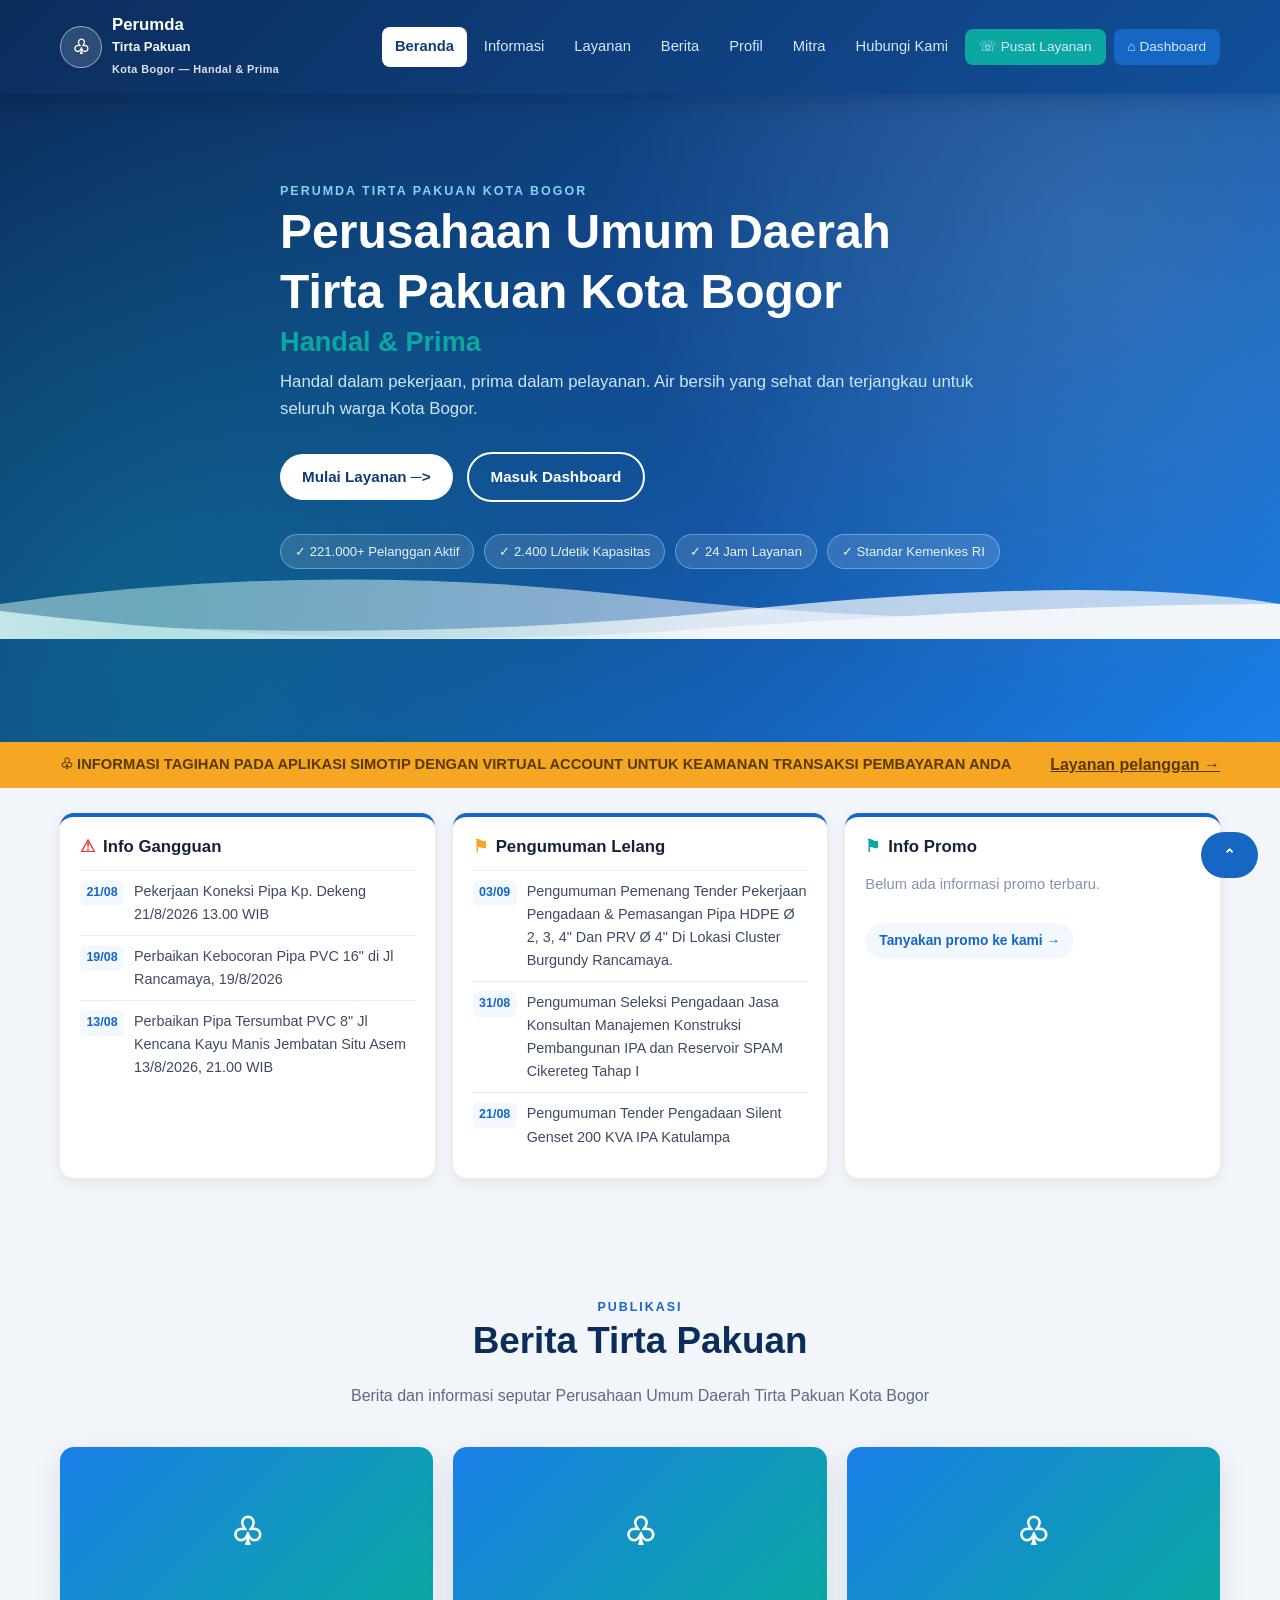
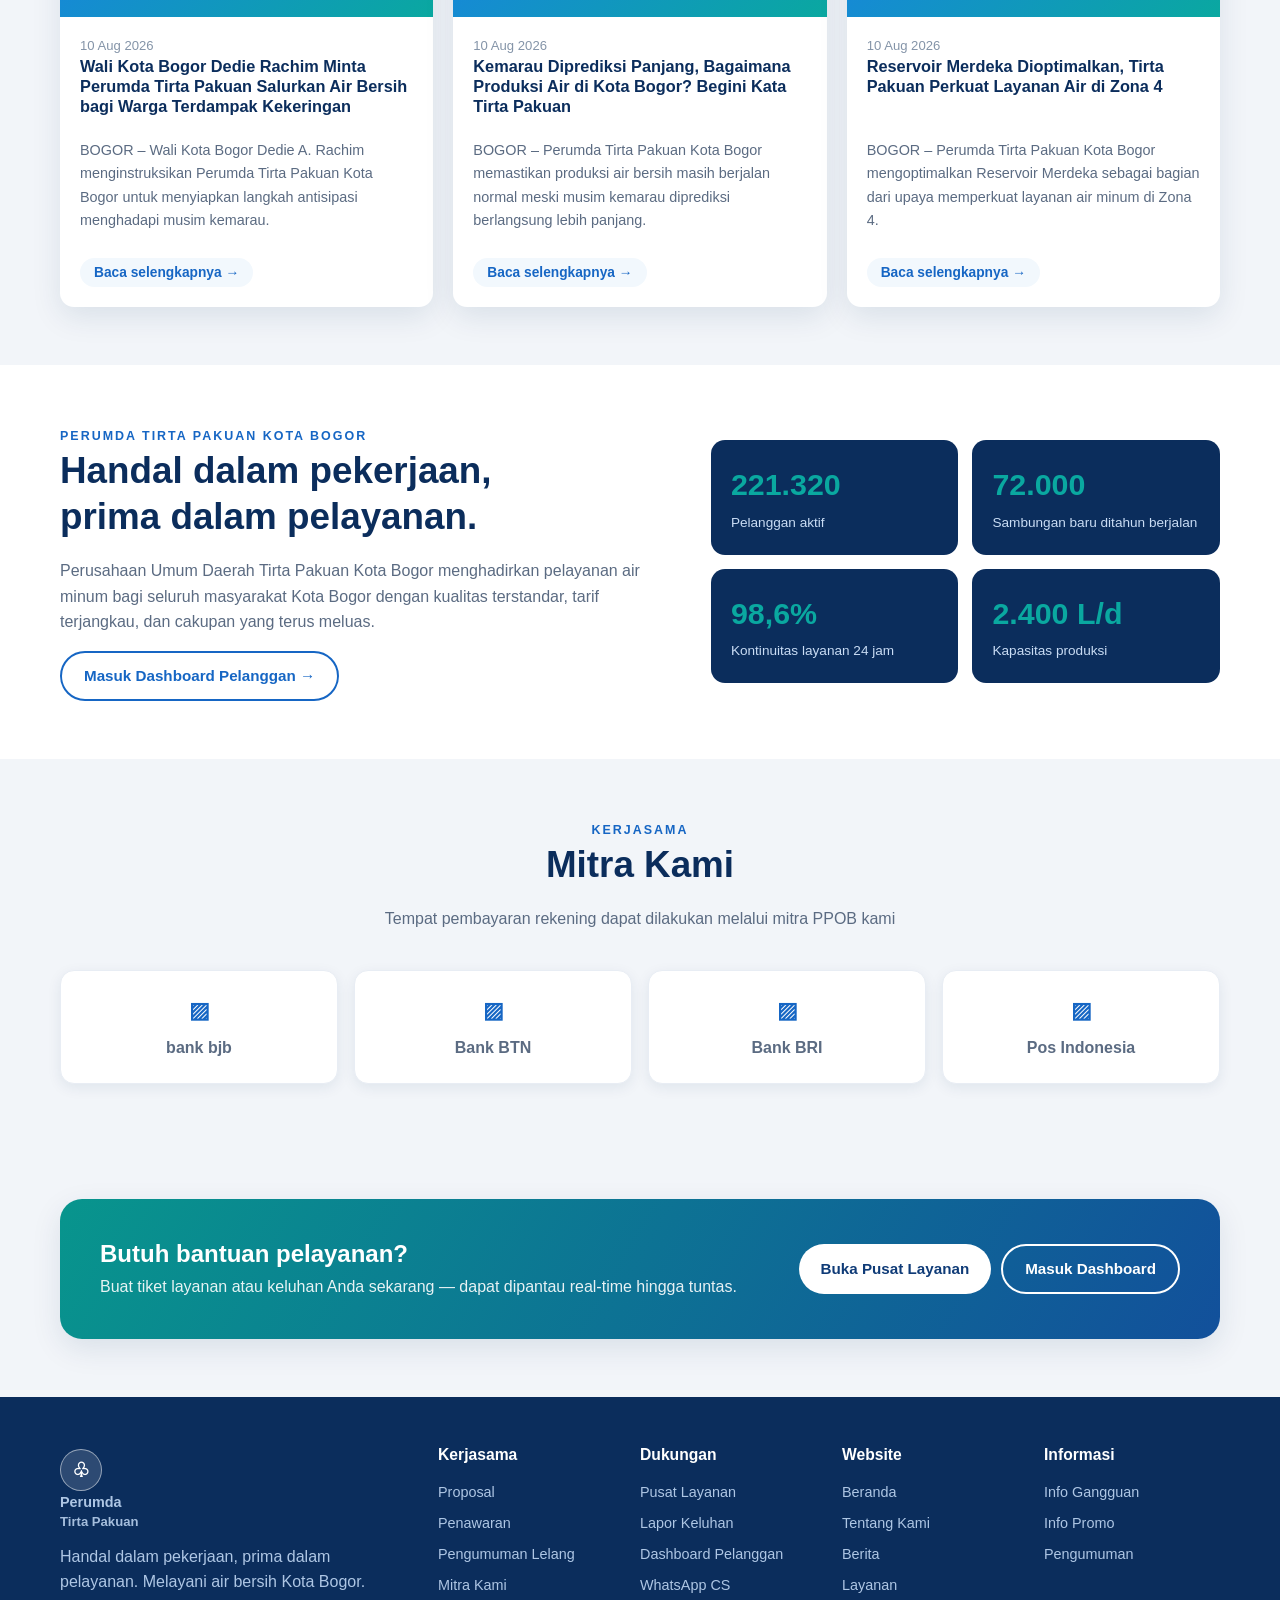
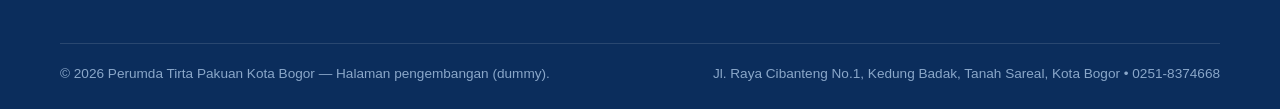
==== commit c3a6ec53: "updateee pada bagian layanan" ====
--- a/index.html
+++ b/index.html
@@ -18,7 +18,7 @@
     <nav class="nav-links" aria-label="Navigasi utama" id="mainNav">
       <a href="#beranda" class="active">Beranda</a>
       <a href="#informasi">Informasi</a>
-      <a href="#layanan">Layanan</a>
+      <a href="layanan.html">Layanan</a>
       <a href="#berita">Berita</a>
       <a href="#profil">Profil</a>
       <a href="#mitra">Mitra</a>
@@ -39,7 +39,7 @@
       <h2>Handal &amp; Prima</h2>
       <p>Handal dalam pekerjaan, prima dalam pelayanan. Air bersih yang sehat dan terjangkau untuk seluruh warga Kota Bogor.</p>
       <div class="hero-actions">
-        <a class="btn white" href="#layanan">Mulai Layanan ─></a>
+        <a class="btn white" href="layanan.html">Mulai Layanan ─></a>
         <a class="btn ghost" href="dashboard.html" style="border-color:#fff;color:#fff">Masuk Dashboard</a>
       </div>
       <div class="hero-badges">
@@ -59,7 +59,7 @@
   <div class="ticker">
     <div class="container ticker-inner">
       <p>♧ INFORMASI TAGIHAN PADA APLIKASI SIMOTIP DENGAN VIRTUAL ACCOUNT UNTUK KEAMANAN TRANSAKSI PEMBAYARAN ANDA</p>
-      <a href="#layanan">Layanan pelanggan →</a>
+      <a href="layanan.html">Layanan pelanggan →</a>
     </div>
   </div>
 
@@ -84,75 +84,6 @@
           <a class="read" href="ticketing.html" style="margin-top:12px;display:inline-block">Tanyakan promo ke kami →</a>
         </article>
       </div>
-    </div>
-  </section>
-
-  <section class="services" id="layanan" style="padding-top:2rem">
-    <div class="container">
-      <div class="section-heading">
-        <span class="eyebrow">LAYANAN JASA</span>
-        <h2>Pilih layanan sesuai kebutuhan Anda</h2>
-        <p>Pilih jenis layanan atau keluhan untuk langsung mengisi formulir permohonan.</p>
-      </div>
-      <div class="service-grid service-catalog">
-        <article class="service-card service-card--tile">
-          <a class="service-tile-link" href="ticketing.html?type=jasa&layanan=jasa-pasang#layanan-tiket" aria-label="Buka formulir Pemasangan Baru">
-            <span class="service-tile-art"><span class="service-tile-icon"><svg viewBox="0 0 24 24" fill="none" stroke="currentColor" stroke-width="1.7" stroke-linecap="round" stroke-linejoin="round" aria-hidden="true"><path d="M4 21V8l8-5 8 5v13M9 21v-7h6v7M2 21h20"/></svg></span></span>
-            <span class="service-tile-body"><strong>Pemasangan Baru</strong><small>Ajukan sambungan air baru untuk rumah atau tempat usaha.</small></span>
-          </a>
-          <a class="service-card-detail" href="layanan.html?id=jasa-pasang">Detail layanan ↗</a>
-        </article>
-        <article class="service-card service-card--tile">
-          <a class="service-tile-link" href="ticketing.html?type=keluhan#layanan-tiket" aria-label="Buka formulir Lapor Keluhan">
-            <span class="service-tile-art"><span class="service-tile-icon"><svg viewBox="0 0 24 24" fill="none" stroke="currentColor" stroke-width="1.7" stroke-linecap="round" stroke-linejoin="round" aria-hidden="true"><path d="M4 5h16v11H8l-4 4V5Zm4 5h8m-8 3h5"/></svg></span></span>
-            <span class="service-tile-body"><strong>Lapor Keluhan</strong><small>Laporkan gangguan aliran, kualitas air, atau kebocoran.</small></span>
-          </a>
-          <a class="service-card-detail" href="ticketing.html?type=keluhan#layanan-tiket">Buat laporan ↗</a>
-        </article>
-        <article class="service-card service-card--tile">
-          <a class="service-tile-link" href="ticketing.html?type=jasa&layanan=jasa-meter#layanan-tiket" aria-label="Buka formulir Uji / Penggantian Meter">
-            <span class="service-tile-art"><span class="service-tile-icon"><svg viewBox="0 0 24 24" fill="none" stroke="currentColor" stroke-width="1.7" stroke-linecap="round" stroke-linejoin="round" aria-hidden="true"><path d="M12 3v3m0 12v3M3 12h3m12 0h3M12 12l4-3M12 6a6 6 0 1 0 0 12 6 6 0 0 0 0-12Z"/></svg></span></span>
-            <span class="service-tile-body"><strong>Uji / Penggantian Meter</strong><small>Ajukan pemeriksaan akurasi atau penggantian meter.</small></span>
-          </a>
-          <a class="service-card-detail" href="layanan.html?id=jasa-meter">Detail layanan ↗</a>
-        </article>
-        <article class="service-card service-card--tile">
-          <a class="service-tile-link" href="ticketing.html?type=jasa&layanan=jasa-sambung#layanan-tiket" aria-label="Buka formulir Pindah Letak / Sambung Ulang">
-            <span class="service-tile-art"><span class="service-tile-icon"><svg viewBox="0 0 24 24" fill="none" stroke="currentColor" stroke-width="1.7" stroke-linecap="round" stroke-linejoin="round" aria-hidden="true"><path d="M3 7h7v5h4V7h7M3 17h7v-5h4v5h7"/></svg></span></span>
-            <span class="service-tile-body"><strong>Pindah Letak / Sambung Ulang</strong><small>Geser titik meter atau aktifkan kembali sambungan.</small></span>
-          </a>
-          <a class="service-card-detail" href="layanan.html?id=jasa-sambung">Detail layanan ↗</a>
-        </article>
-        <article class="service-card service-card--tile">
-          <a class="service-tile-link" href="ticketing.html?type=jasa&layanan=jasa-tutup#layanan-tiket" aria-label="Buka formulir Tutup / Buka Sementara">
-            <span class="service-tile-art"><span class="service-tile-icon"><svg viewBox="0 0 24 24" fill="none" stroke="currentColor" stroke-width="1.7" stroke-linecap="round" stroke-linejoin="round" aria-hidden="true"><path d="M5 4h14v16H5zM9 8h6m-6 4h6m-6 4h3"/></svg></span></span>
-            <span class="service-tile-body"><strong>Tutup / Buka Sementara</strong><small>Ajukan penutupan sementara atau pembukaan kembali.</small></span>
-          </a>
-          <a class="service-card-detail" href="layanan.html?id=jasa-tutup">Detail layanan ↗</a>
-        </article>
-        <article class="service-card service-card--tile">
-          <a class="service-tile-link" href="ticketing.html?type=jasa&layanan=jasa-golongan#layanan-tiket" aria-label="Buka formulir Perubahan Data">
-            <span class="service-tile-art"><span class="service-tile-icon"><svg viewBox="0 0 24 24" fill="none" stroke="currentColor" stroke-width="1.7" stroke-linecap="round" stroke-linejoin="round" aria-hidden="true"><path d="M4 7h15m0 0-3-3m3 3-3 3M20 17H5m0 0 3-3m-3 3 3 3"/></svg></span></span>
-            <span class="service-tile-body"><strong>Perubahan Data</strong><small>Perbarui golongan, nama, alamat, atau data kontak.</small></span>
-          </a>
-          <a class="service-card-detail" href="layanan.html?id=jasa-golongan">Detail layanan ↗</a>
-        </article>
-        <article class="service-card service-card--tile">
-          <a class="service-tile-link" href="ticketing.html?type=jasa&layanan=jasa-sertifikat#layanan-tiket" aria-label="Buka formulir Surat Keterangan">
-            <span class="service-tile-art"><span class="service-tile-icon"><svg viewBox="0 0 24 24" fill="none" stroke="currentColor" stroke-width="1.7" stroke-linecap="round" stroke-linejoin="round" aria-hidden="true"><path d="M5 3h10l4 4v14H5zM15 3v5h4M8 12h8m-8 4h8"/></svg></span></span>
-            <span class="service-tile-body"><strong>Surat Keterangan</strong><small>Minta dokumen resmi status dan pemakaian air.</small></span>
-          </a>
-          <a class="service-card-detail" href="layanan.html?id=jasa-sertifikat">Detail layanan ↗</a>
-        </article>
-        <article class="service-card service-card--tile">
-          <a class="service-tile-link" href="ticketing.html?type=keluhan&layanan=keluhan-keruh#layanan-tiket" aria-label="Buka formulir Air Keruh / Berbau">
-            <span class="service-tile-art"><span class="service-tile-icon"><svg viewBox="0 0 24 24" fill="none" stroke="currentColor" stroke-width="1.7" stroke-linecap="round" stroke-linejoin="round" aria-hidden="true"><path d="M12 2C9 7 5 11 5 15a7 7 0 0 0 14 0c0-4-4-8-7-13Zm-4 14c.5 1.7 1.7 2.7 3.5 3"/></svg></span></span>
-            <span class="service-tile-body"><strong>Air Keruh / Berbau</strong><small>Laporkan kualitas air yang berubah warna atau bau.</small></span>
-          </a>
-          <a class="service-card-detail" href="ticketing.html?type=keluhan#layanan-tiket">Buat laporan ↗</a>
-        </article>
-      </div>
-      <div class="service-shortcuts"><span>Perlu bantuan lain?</span><a href="ticketing.html?type=keluhan#layanan-tiket">Laporkan keluhan →</a><a href="dashboard.html">Cek tagihan →</a></div>
     </div>
   </section>
 
@@ -270,7 +201,7 @@
         <a href="#beranda">Beranda</a>
         <a href="#profil">Tentang Kami</a>
         <a href="#berita">Berita</a>
-        <a href="#layanan">Layanan</a>
+        <a href="layanan.html">Layanan</a>
       </div>
       <div>
         <h3>Informasi</h3>
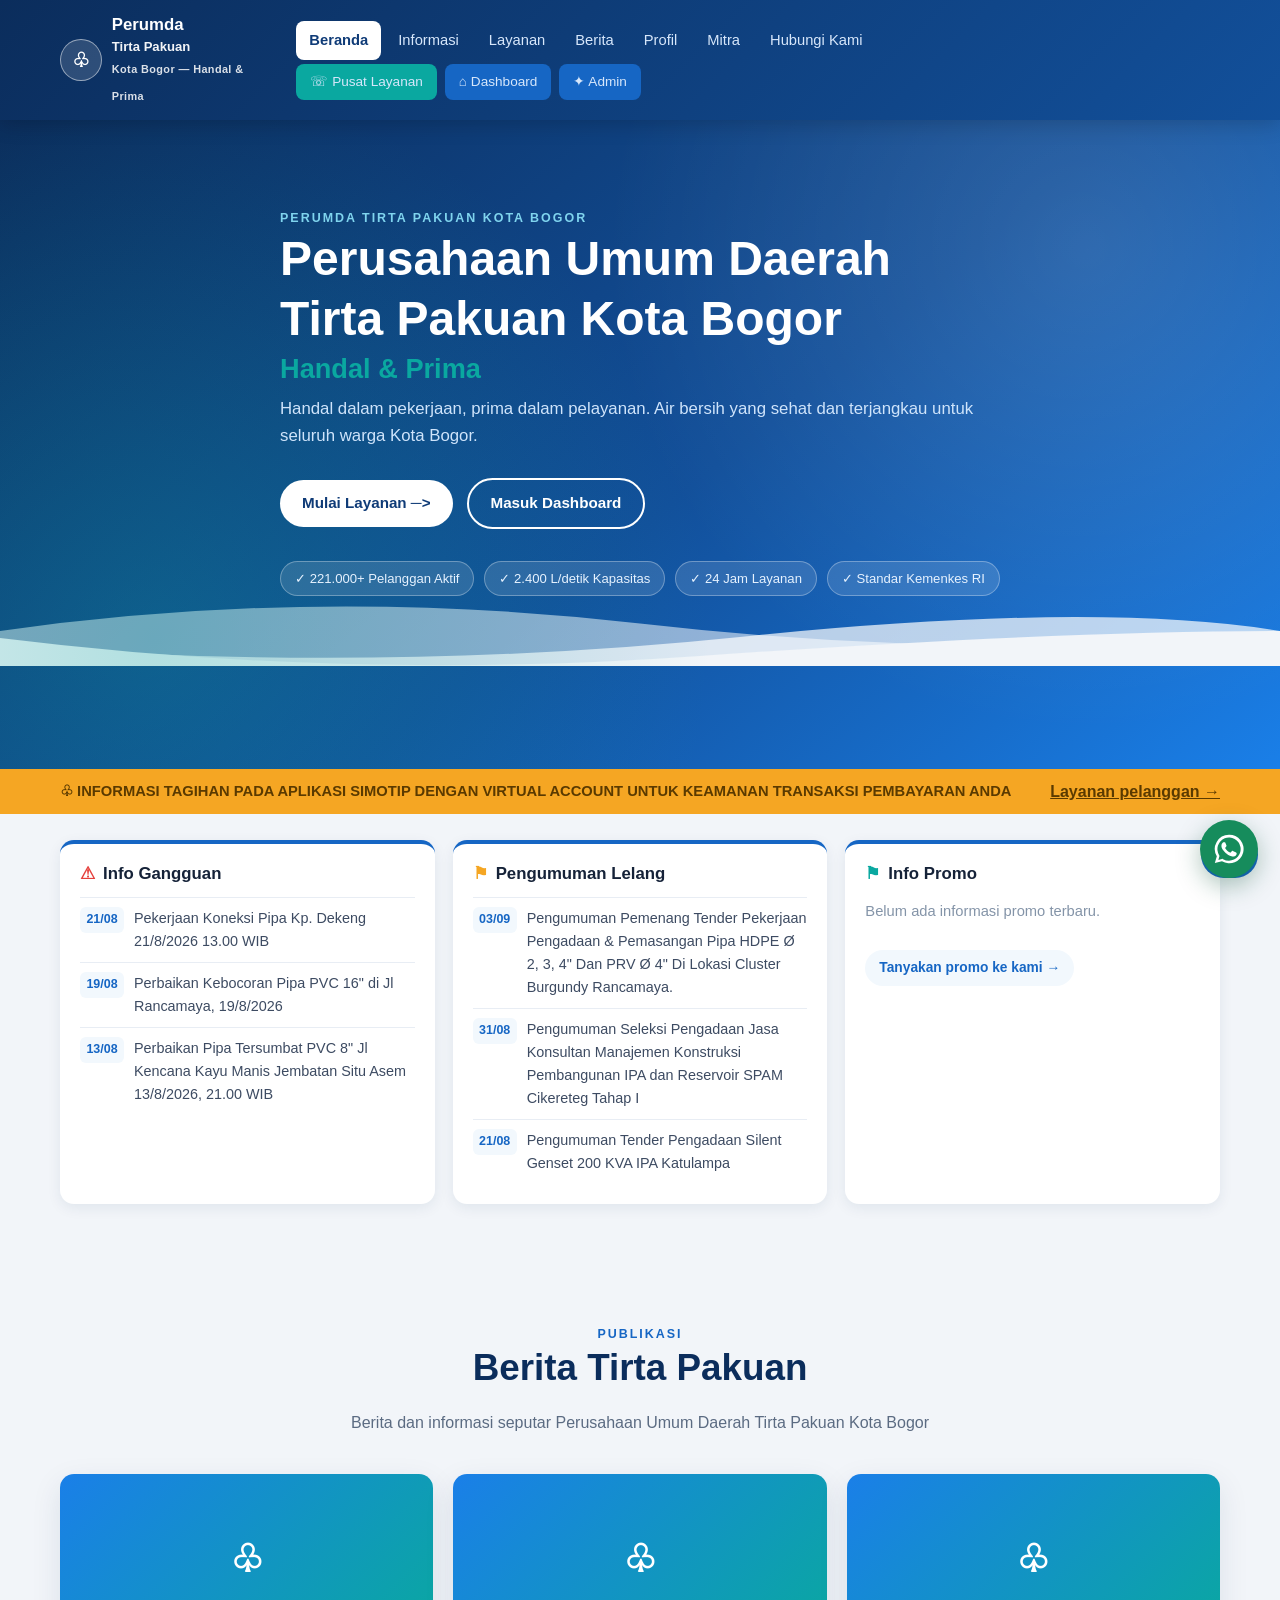
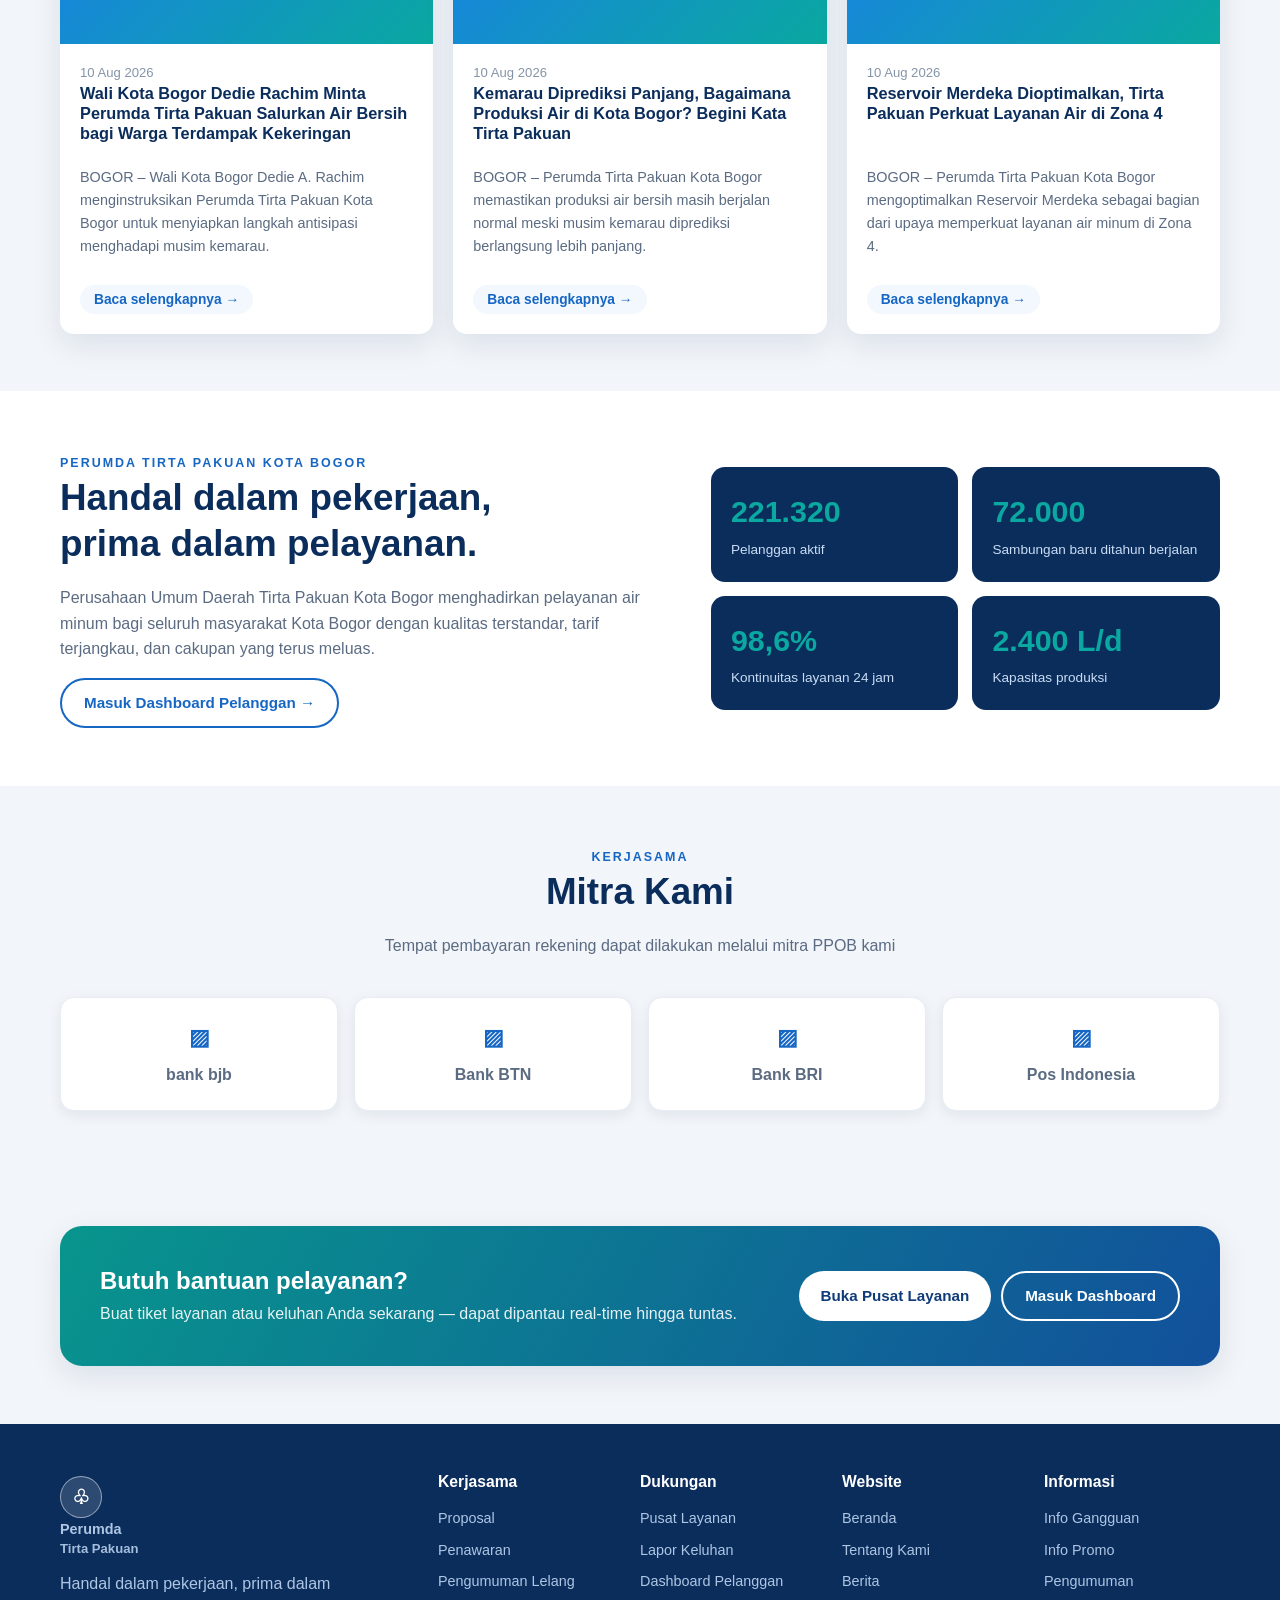
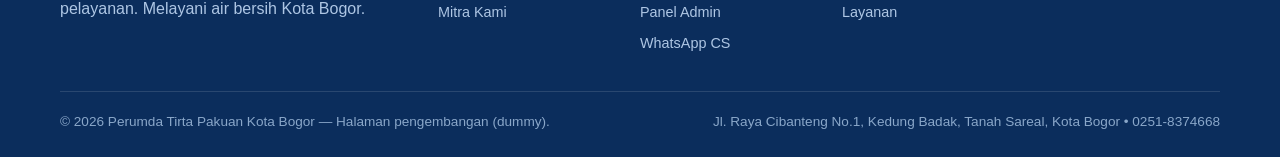
==== commit 6f1a791a: "updateee" ====
--- a/index.html
+++ b/index.html
@@ -26,6 +26,7 @@
       <div class="nav-actions">
         <a class="btn teal small" href="ticketing.html">☏ Pusat Layanan</a>
         <a class="btn small" href="dashboard.html">⌂ Dashboard</a>
+        <a class="btn small" href="admin/">✦ Admin</a>
       </div>
     </nav>
   </div>
@@ -194,6 +195,7 @@
         <a href="ticketing.html">Pusat Layanan</a>
         <a href="ticketing.html?type=keluhan">Lapor Keluhan</a>
         <a href="dashboard.html">Dashboard Pelanggan</a>
+        <a href="admin/">Panel Admin</a>
         <a href="https://wa.me/6285810818437?text=Halo%20CS%20Tirta%20Pakuan%2C%20saya%20ingin%20bertanya%20tentang%20layanan%20pelanggan." target="_blank" rel="noopener noreferrer">WhatsApp CS</a>
       </div>
       <div>
--- a/css/style.css
+++ b/css/style.css
@@ -483,6 +483,10 @@
 .ticket-row .t-symbol { width: 40px; height: 40px; border-radius: 12px; display: grid; place-items: center; background: var(--blue-50); color: var(--blue-600); font-size: 1.2rem; flex: 0 0 40px; }
 .ticket-row .t-title { font-weight: 700; color: var(--gray-900); }
 .ticket-row .t-meta { font-size: 0.8rem; color: var(--gray-500); margin-top: 3px; }
+.ticket-progress { width: min(190px, 100%); font-size: .75rem; color: var(--gray-600); text-align: left; }
+.ticket-progress > div:first-child { display: flex; justify-content: space-between; gap: 8px; }
+.ticket-progress b { color: var(--blue-800); font-size: .76rem; }
+.ticket-progress .progress { height: 7px; margin-top: 4px; }
 
 /* ---------- Payment rows ---------- */
 .pay-row {
@@ -535,6 +539,9 @@
   .profile-cards { grid-template-columns: 1fr; }
   .footer-grid { grid-template-columns: 1fr; }
   .role-picker { grid-template-columns: 1fr; }
+  .image-preview-grid, .ticket-image-grid { grid-template-columns: repeat(2, minmax(0, 1fr)); }
+  .login-ticket-gate, .ticket-dashboard-cta { align-items: flex-start; flex-direction: column; }
+  .login-ticket-gate .btn { margin-left: 0; }
 }
 
 /* ================= Perumda Tirta Pakuan — Layanan & Ticketing v2 ================= */
@@ -577,6 +584,10 @@
   align-items: flex-start; font-size: 0.92rem; color: var(--gray-700);
 }
 .check-list li input { margin-top: 4px; flex: 0 0 16px; transform: scale(1.15); }
+.check-list .agreement-check { padding: 14px; border: 1.5px solid var(--blue-100); border-radius: var(--radius-sm); background: var(--blue-50); }
+.check-list .agreement-check input { margin: 5px 2px 0 2px; transform: scale(1.3); }
+.agreement-check b, .agreement-check small { display: block; }
+.agreement-check small { margin-top: 3px; color: var(--gray-500); font-size: .78rem; font-weight: 400; }
 .ck-head { display: flex; align-items: center; justify-content: space-between; gap: 10px; margin: 18px 0 6px; }
 .ck-head h4 { margin: 0; font-size: 0.98rem; color: var(--blue-900); }
 .ck-head .ck-status { font-size: 0.78rem; color: var(--gray-500); font-weight: 600; }
@@ -620,6 +631,38 @@
 .biaya-line { display: flex; justify-content: space-between; align-items: center; font-weight: 700; color: var(--blue-900); }
 .biaya-edit { display: flex; gap: 8px; margin-top: 10px; }
 .biaya-edit input { flex: 1; min-width: 0; }
+
+/* ---------- Lampiran foto keluhan ---------- */
+.image-preview-grid, .ticket-image-grid { display: grid; grid-template-columns: repeat(3, minmax(0, 1fr)); gap: 10px; margin-top: 12px; }
+.image-preview { position: relative; margin: 0; border: 1px solid var(--gray-200); border-radius: 10px; overflow: hidden; background: var(--gray-100); }
+.image-preview img, .ticket-image img { display: block; width: 100%; height: 110px; object-fit: cover; }
+.image-preview button { position: absolute; top: 6px; right: 6px; width: 28px; height: 28px; border: 0; border-radius: 50%; background: rgba(21,34,56,.82); color: #fff; font-size: 1.15rem; cursor: pointer; line-height: 1; }
+.image-preview figcaption, .ticket-image span { display: block; padding: 6px 8px; color: var(--gray-600); font-size: .72rem; white-space: nowrap; overflow: hidden; text-overflow: ellipsis; }
+.ticket-image { border: 1px solid var(--gray-200); border-radius: 10px; overflow: hidden; background: #fff; color: var(--gray-700); }
+.ticket-image:hover { border-color: var(--blue-500); }
+
+/* ---------- Pop-up verifikasi ---------- */
+.verification-modal { border: 3px solid var(--amber); box-shadow: 0 28px 80px rgba(116,78,0,.28); animation: verificationFloat .35s ease-out; }
+.verification-float { display: flex; align-items: center; gap: 12px; margin: 10px 0 16px; padding: 13px 15px; border-radius: 12px; background: linear-gradient(115deg, #fff4d7, #fffaf0); border: 1px solid #f5ca66; color: #704900; }
+.verification-float > span { display: grid; place-items: center; width: 38px; height: 38px; border-radius: 50%; background: var(--amber); font-size: 1.15rem; flex: 0 0 38px; }
+.verification-float b, .verification-float small { display: block; }
+.verification-float small { margin-top: 2px; font-size: .78rem; color: #805a0d; }
+.ticket-actions .verification-action { min-height: 48px; padding: 12px 20px; border-radius: 12px; font-size: .98rem; box-shadow: 0 7px 16px rgba(15,59,119,.22); }
+.ticket-actions .verification-action:not(.verification-action--secondary) { background: var(--teal-600); }
+.ticket-actions .verification-action:not(.verification-action--secondary):hover { background: var(--teal-500); }
+.ticket-actions .verification-action--secondary { background: #fff; border: 2px solid var(--danger); color: var(--danger); box-shadow: none; }
+.ticket-actions .verification-action--secondary:hover { background: var(--danger-bg); }
+@keyframes verificationFloat { from { opacity: 0; transform: translateY(28px) scale(.97); } to { opacity: 1; transform: none; } }
+
+/* ---------- Akses SSO sebelum membuat tiket ---------- */
+.login-ticket-gate { display: flex; align-items: center; gap: 16px; padding: 24px; border: 1px solid var(--blue-100); border-radius: 12px; background: linear-gradient(120deg, var(--blue-50), #fff); }
+.login-ticket-gate .gate-icon { width: 48px; height: 48px; display: grid; place-items: center; border-radius: 50%; background: var(--blue-600); font-size: 1.25rem; flex: 0 0 48px; }
+.login-ticket-gate h3 { margin: 0 0 4px; }
+.login-ticket-gate p { margin: 0; font-size: .88rem; color: var(--gray-600); }
+.login-ticket-gate .btn { margin-left: auto; flex: 0 0 auto; }
+.ticket-dashboard-cta { display: flex; align-items: center; justify-content: space-between; gap: 16px; margin-top: 6px; padding: 14px 0 0; border-top: 1px solid var(--gray-200); }
+.ticket-dashboard-cta b, .ticket-dashboard-cta span { display: block; }
+.ticket-dashboard-cta span { color: var(--gray-500); font-size: .8rem; }
 
 /* ---------- Form schema dinamis ---------- */
 .fhint { display: block; color: var(--gray-500); font-size: 0.78rem; margin-top: 4px; }
@@ -721,7 +764,7 @@
 .service-tile-link { display: block; color: inherit; }
 .service-tile-art { height: 158px; display: grid; place-items: center; background: #26539b; transition: background .2s; }
 .service-tile-link:hover .service-tile-art { background: #1c478a; }
-.service-tile-icon { width: 94px; height: 94px; display: grid; place-items: center; background: #fff; border: 5px solid #dbe7f8; border-radius: 50%; box-shadow: 0 3px 12px #092b6652; color: #26539b; }
+.service-tile-icon { width: 94px; height: 94px; display: grid; place-items: center; background: #fff; border: 5px solid #dbe7f8; border-radius: 50%; box-shadow: 0 3px 12px #092b6652; color: #26539b; font-size: 2.8rem; line-height: 1; }
 .service-tile-icon svg { width: 53px; height: 53px; }
 .service-tile-body { min-height: 118px; padding: 16px 15px 8px; display: flex; flex-direction: column; align-items: center; gap: 7px; }
 .service-tile-body strong { color: #26539b; font-size: 1rem; line-height: 1.3; }
